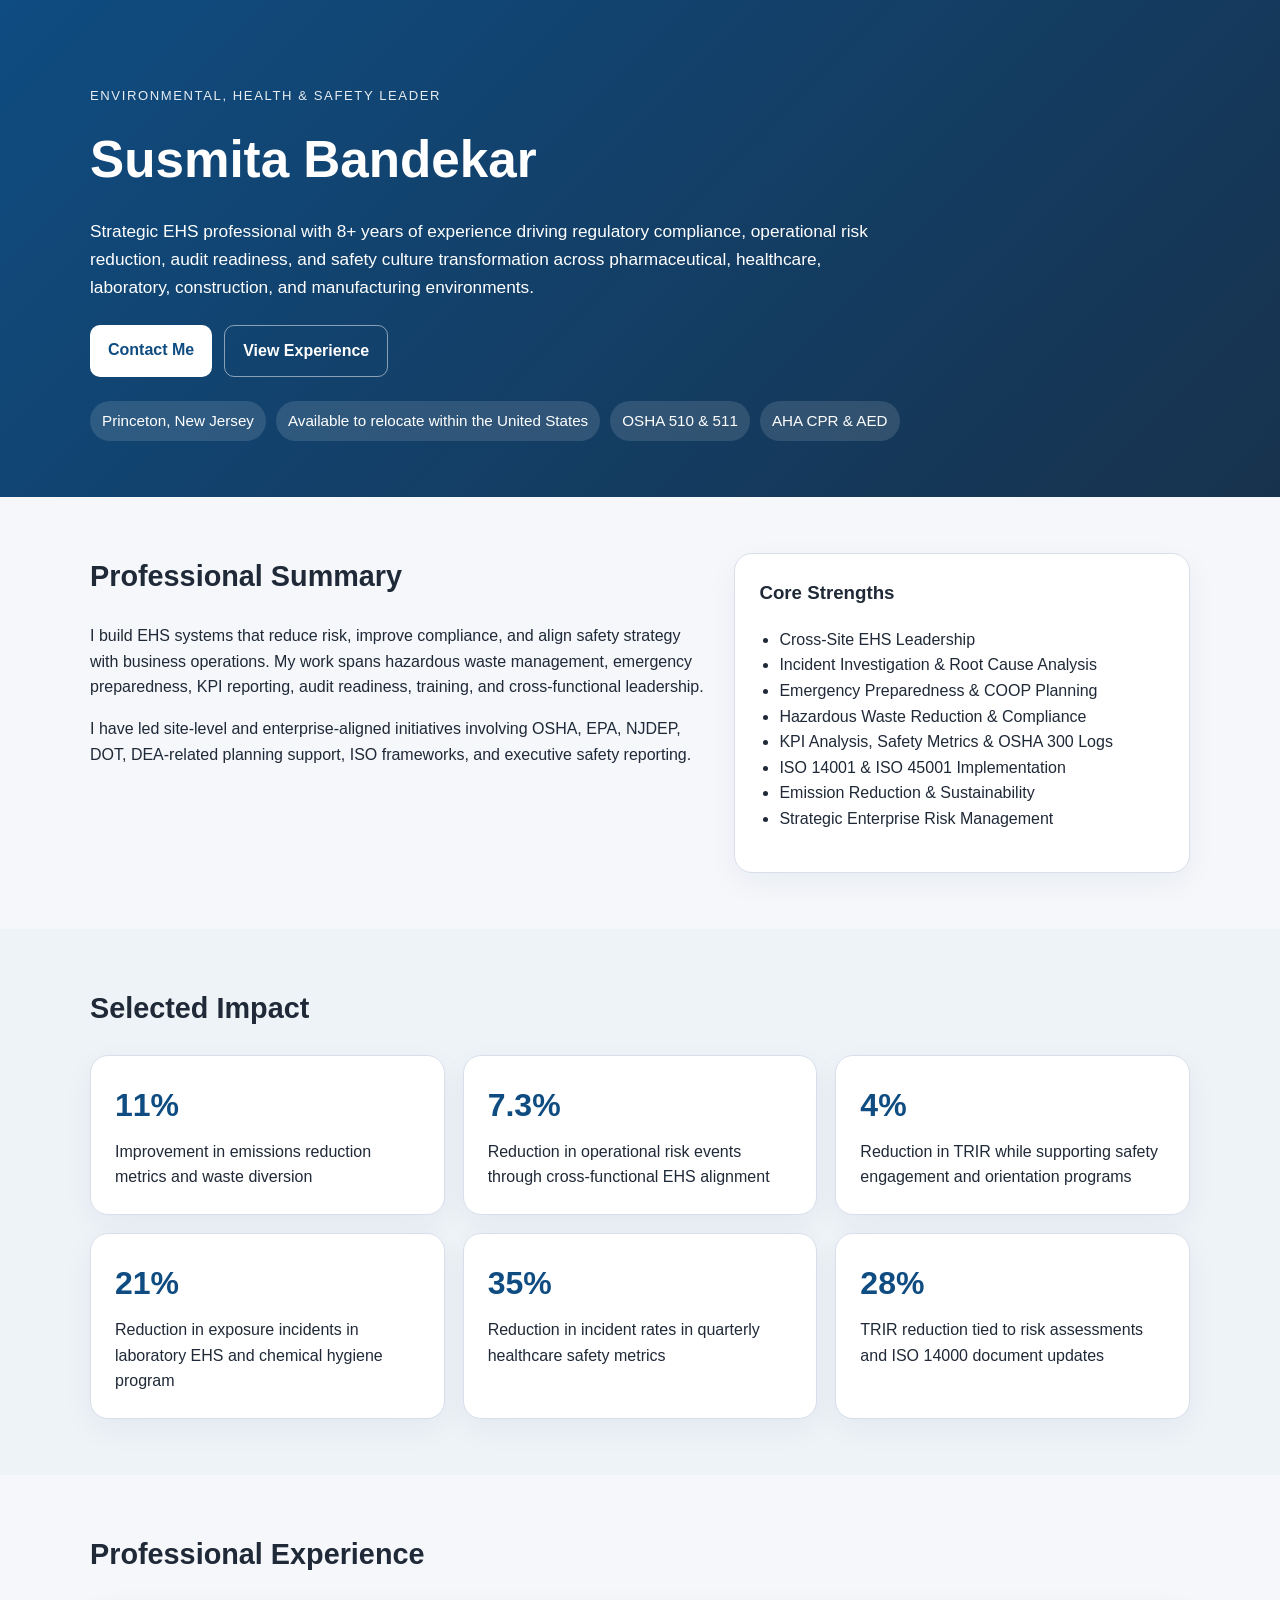
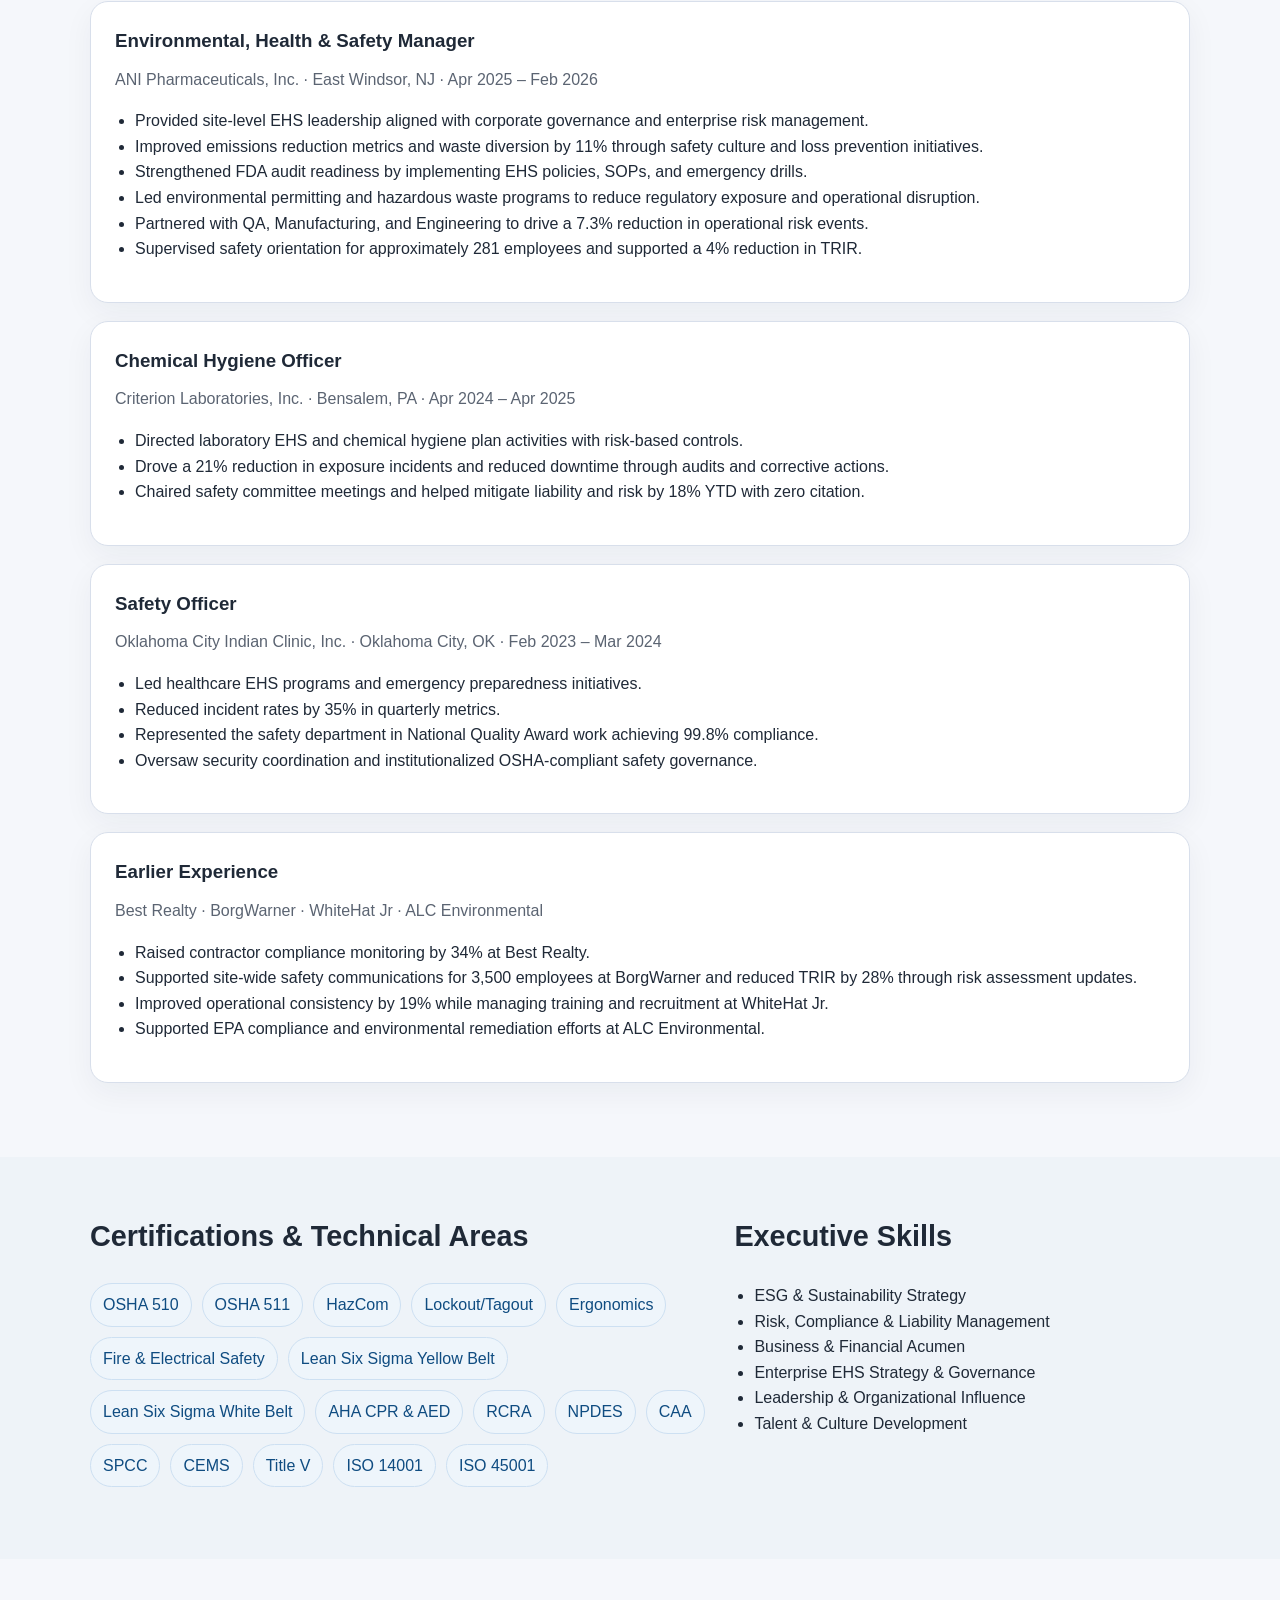
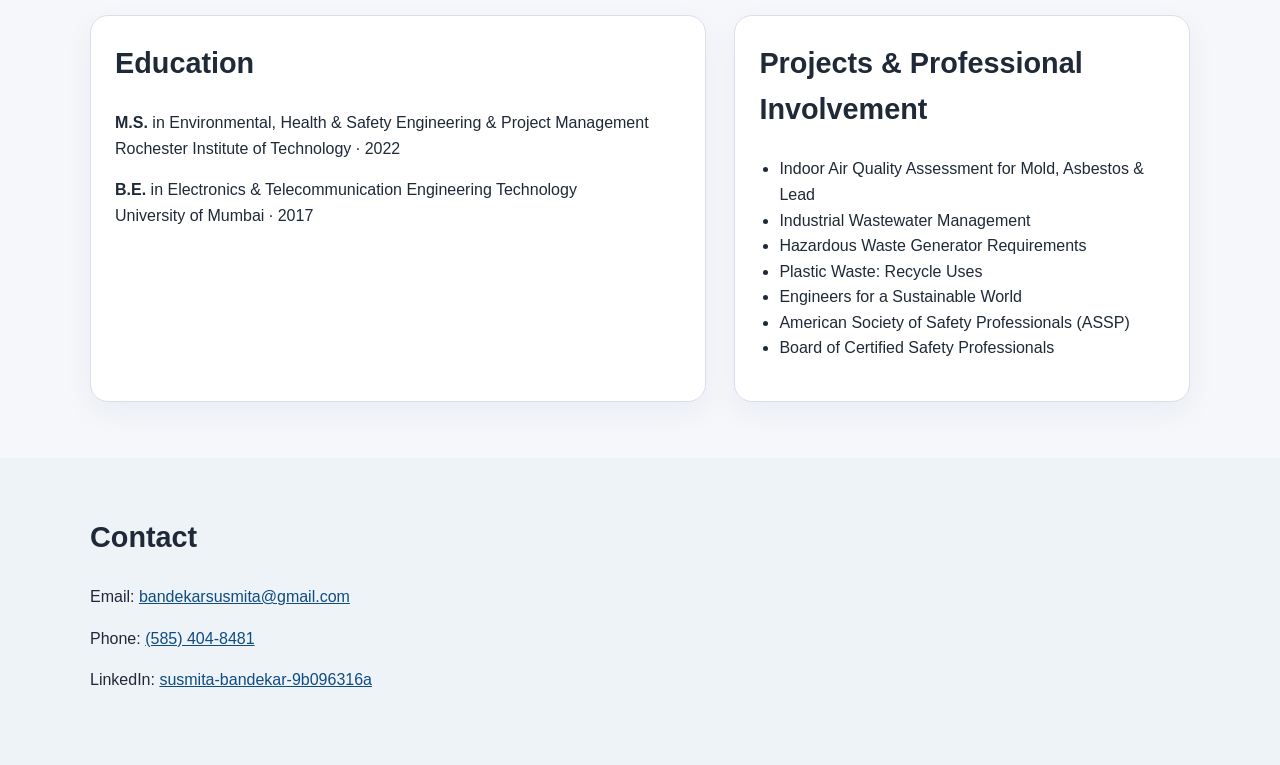
==== index.html @ 5750faac "Add files via upload" ====
<!DOCTYPE html>
<html lang="en">
<head>
  <meta charset="UTF-8" />
  <meta name="viewport" content="width=device-width, initial-scale=1.0" />
  <title>Susmita Bandekar | EHS Portfolio</title>
  <meta name="description" content="Portfolio of Susmita Bandekar, Strategic Environmental Health & Safety Leader." />
  <link rel="stylesheet" href="styles.css" />
</head>
<body>
  <header class="hero">
    <div class="container">
      <p class="eyebrow">Environmental, Health & Safety Leader</p>
      <h1>Susmita Bandekar</h1>
      <p class="subtitle">
        Strategic EHS professional with 8+ years of experience driving regulatory compliance,
        operational risk reduction, audit readiness, and safety culture transformation across
        pharmaceutical, healthcare, laboratory, construction, and manufacturing environments.
      </p>
      <div class="hero-actions">
        <a class="button" href="mailto:bandekarsusmita@gmail.com">Contact Me</a>
        <a class="button secondary" href="#experience">View Experience</a>
      </div>
      <ul class="quick-facts">
        <li>Princeton, New Jersey</li>
        <li>Available to relocate within the United States</li>
        <li>OSHA 510 & 511</li>
        <li>AHA CPR & AED</li>
      </ul>
    </div>
  </header>

  <main>
    <section class="section" id="about">
      <div class="container two-col">
        <div>
          <h2>Professional Summary</h2>
          <p>
            I build EHS systems that reduce risk, improve compliance, and align safety strategy
            with business operations. My work spans hazardous waste management, emergency preparedness,
            KPI reporting, audit readiness, training, and cross-functional leadership.
          </p>
          <p>
            I have led site-level and enterprise-aligned initiatives involving OSHA, EPA, NJDEP,
            DOT, DEA-related planning support, ISO frameworks, and executive safety reporting.
          </p>
        </div>
        <div class="card">
          <h3>Core Strengths</h3>
          <ul>
            <li>Cross-Site EHS Leadership</li>
            <li>Incident Investigation & Root Cause Analysis</li>
            <li>Emergency Preparedness & COOP Planning</li>
            <li>Hazardous Waste Reduction & Compliance</li>
            <li>KPI Analysis, Safety Metrics & OSHA 300 Logs</li>
            <li>ISO 14001 & ISO 45001 Implementation</li>
            <li>Emission Reduction & Sustainability</li>
            <li>Strategic Enterprise Risk Management</li>
          </ul>
        </div>
      </div>
    </section>

    <section class="section alt" id="impact">
      <div class="container">
        <h2>Selected Impact</h2>
        <div class="grid stats">
          <div class="card stat"><strong>11%</strong><span>Improvement in emissions reduction metrics and waste diversion</span></div>
          <div class="card stat"><strong>7.3%</strong><span>Reduction in operational risk events through cross-functional EHS alignment</span></div>
          <div class="card stat"><strong>4%</strong><span>Reduction in TRIR while supporting safety engagement and orientation programs</span></div>
          <div class="card stat"><strong>21%</strong><span>Reduction in exposure incidents in laboratory EHS and chemical hygiene program</span></div>
          <div class="card stat"><strong>35%</strong><span>Reduction in incident rates in quarterly healthcare safety metrics</span></div>
          <div class="card stat"><strong>28%</strong><span>TRIR reduction tied to risk assessments and ISO 14000 document updates</span></div>
        </div>
      </div>
    </section>

    <section class="section" id="experience">
      <div class="container">
        <h2>Professional Experience</h2>

        <article class="job card">
          <h3>Environmental, Health & Safety Manager</h3>
          <p class="meta">ANI Pharmaceuticals, Inc. · East Windsor, NJ · Apr 2025 – Feb 2026</p>
          <ul>
            <li>Provided site-level EHS leadership aligned with corporate governance and enterprise risk management.</li>
            <li>Improved emissions reduction metrics and waste diversion by 11% through safety culture and loss prevention initiatives.</li>
            <li>Strengthened FDA audit readiness by implementing EHS policies, SOPs, and emergency drills.</li>
            <li>Led environmental permitting and hazardous waste programs to reduce regulatory exposure and operational disruption.</li>
            <li>Partnered with QA, Manufacturing, and Engineering to drive a 7.3% reduction in operational risk events.</li>
            <li>Supervised safety orientation for approximately 281 employees and supported a 4% reduction in TRIR.</li>
          </ul>
        </article>

        <article class="job card">
          <h3>Chemical Hygiene Officer</h3>
          <p class="meta">Criterion Laboratories, Inc. · Bensalem, PA · Apr 2024 – Apr 2025</p>
          <ul>
            <li>Directed laboratory EHS and chemical hygiene plan activities with risk-based controls.</li>
            <li>Drove a 21% reduction in exposure incidents and reduced downtime through audits and corrective actions.</li>
            <li>Chaired safety committee meetings and helped mitigate liability and risk by 18% YTD with zero citation.</li>
          </ul>
        </article>

        <article class="job card">
          <h3>Safety Officer</h3>
          <p class="meta">Oklahoma City Indian Clinic, Inc. · Oklahoma City, OK · Feb 2023 – Mar 2024</p>
          <ul>
            <li>Led healthcare EHS programs and emergency preparedness initiatives.</li>
            <li>Reduced incident rates by 35% in quarterly metrics.</li>
            <li>Represented the safety department in National Quality Award work achieving 99.8% compliance.</li>
            <li>Oversaw security coordination and institutionalized OSHA-compliant safety governance.</li>
          </ul>
        </article>

        <article class="job card">
          <h3>Earlier Experience</h3>
          <p class="meta">Best Realty · BorgWarner · WhiteHat Jr · ALC Environmental</p>
          <ul>
            <li>Raised contractor compliance monitoring by 34% at Best Realty.</li>
            <li>Supported site-wide safety communications for 3,500 employees at BorgWarner and reduced TRIR by 28% through risk assessment updates.</li>
            <li>Improved operational consistency by 19% while managing training and recruitment at WhiteHat Jr.</li>
            <li>Supported EPA compliance and environmental remediation efforts at ALC Environmental.</li>
          </ul>
        </article>
      </div>
    </section>

    <section class="section alt" id="skills">
      <div class="container two-col">
        <div>
          <h2>Certifications & Technical Areas</h2>
          <ul class="pill-list">
            <li>OSHA 510</li>
            <li>OSHA 511</li>
            <li>HazCom</li>
            <li>Lockout/Tagout</li>
            <li>Ergonomics</li>
            <li>Fire & Electrical Safety</li>
            <li>Lean Six Sigma Yellow Belt</li>
            <li>Lean Six Sigma White Belt</li>
            <li>AHA CPR & AED</li>
            <li>RCRA</li>
            <li>NPDES</li>
            <li>CAA</li>
            <li>SPCC</li>
            <li>CEMS</li>
            <li>Title V</li>
            <li>ISO 14001</li>
            <li>ISO 45001</li>
          </ul>
        </div>
        <div>
          <h2>Executive Skills</h2>
          <ul>
            <li>ESG & Sustainability Strategy</li>
            <li>Risk, Compliance & Liability Management</li>
            <li>Business & Financial Acumen</li>
            <li>Enterprise EHS Strategy & Governance</li>
            <li>Leadership & Organizational Influence</li>
            <li>Talent & Culture Development</li>
          </ul>
        </div>
      </div>
    </section>

    <section class="section" id="education">
      <div class="container two-col">
        <div class="card">
          <h2>Education</h2>
          <p><strong>M.S.</strong> in Environmental, Health & Safety Engineering & Project Management<br>Rochester Institute of Technology · 2022</p>
          <p><strong>B.E.</strong> in Electronics & Telecommunication Engineering Technology<br>University of Mumbai · 2017</p>
        </div>
        <div class="card">
          <h2>Projects & Professional Involvement</h2>
          <ul>
            <li>Indoor Air Quality Assessment for Mold, Asbestos & Lead</li>
            <li>Industrial Wastewater Management</li>
            <li>Hazardous Waste Generator Requirements</li>
            <li>Plastic Waste: Recycle Uses</li>
            <li>Engineers for a Sustainable World</li>
            <li>American Society of Safety Professionals (ASSP)</li>
            <li>Board of Certified Safety Professionals</li>
          </ul>
        </div>
      </div>
    </section>

    <section class="section alt" id="contact">
      <div class="container">
        <h2>Contact</h2>
        <p>Email: <a href="mailto:bandekarsusmita@gmail.com">bandekarsusmita@gmail.com</a></p>
        <p>Phone: <a href="tel:+15854048481">(585) 404-8481</a></p>
        <p>LinkedIn: <a href="https://www.linkedin.com/in/susmita-bandekar-9b096316a/" target="_blank" rel="noopener noreferrer">susmita-bandekar-9b096316a</a></p>
      </div>
    </section>
  </main>
</body>
</html>
---- styles.css ----
:root {
  --bg: #f5f7fb;
  --text: #1f2937;
  --muted: #5b6472;
  --panel: #ffffff;
  --line: #d8dfeb;
  --accent: #0f4c81;
  --accent-2: #eef5fb;
}
* { box-sizing: border-box; }
body {
  margin: 0;
  font-family: Arial, Helvetica, sans-serif;
  color: var(--text);
  background: var(--bg);
  line-height: 1.6;
}
.container { width: min(1100px, 92%); margin: 0 auto; }
.hero {
  background: linear-gradient(135deg, #0f4c81, #17324d);
  color: white;
  padding: 72px 0 56px;
}
.eyebrow { text-transform: uppercase; letter-spacing: 0.12em; font-size: 0.82rem; opacity: 0.9; }
h1 { font-size: clamp(2.3rem, 4vw, 4rem); margin: 0 0 10px; }
.subtitle { max-width: 780px; font-size: 1.08rem; }
.hero-actions { display: flex; gap: 12px; flex-wrap: wrap; margin: 24px 0; }
.button {
  display: inline-block; padding: 12px 18px; border-radius: 10px; background: white;
  color: var(--accent); text-decoration: none; font-weight: 700;
}
.button.secondary { background: transparent; border: 1px solid rgba(255,255,255,0.5); color: white; }
.quick-facts {
  display: flex; gap: 10px; flex-wrap: wrap; padding: 0; margin: 14px 0 0; list-style: none;
}
.quick-facts li {
  background: rgba(255,255,255,0.12); padding: 8px 12px; border-radius: 999px; font-size: 0.95rem;
}
.section { padding: 56px 0; }
.section.alt { background: #eef3f8; }
.two-col {
  display: grid; grid-template-columns: 1.15fr 0.85fr; gap: 28px;
}
.card {
  background: var(--panel); border: 1px solid var(--line); border-radius: 18px; padding: 24px;
  box-shadow: 0 10px 30px rgba(18, 35, 58, 0.05);
}
.grid.stats {
  display: grid; grid-template-columns: repeat(3, 1fr); gap: 18px;
}
.stat strong { display: block; font-size: 2rem; color: var(--accent); margin-bottom: 8px; }
.job { margin-bottom: 18px; }
.meta { color: var(--muted); margin-top: -8px; }
h2 { font-size: 1.8rem; margin-top: 0; }
h3 { margin-top: 0; }
ul { padding-left: 20px; }
.pill-list {
  list-style: none; padding: 0; display: flex; flex-wrap: wrap; gap: 10px;
}
.pill-list li {
  background: var(--accent-2); color: var(--accent); border: 1px solid #cde0f2; padding: 8px 12px; border-radius: 999px;
}
a { color: var(--accent); }
@media (max-width: 860px) {
  .two-col, .grid.stats { grid-template-columns: 1fr; }
}
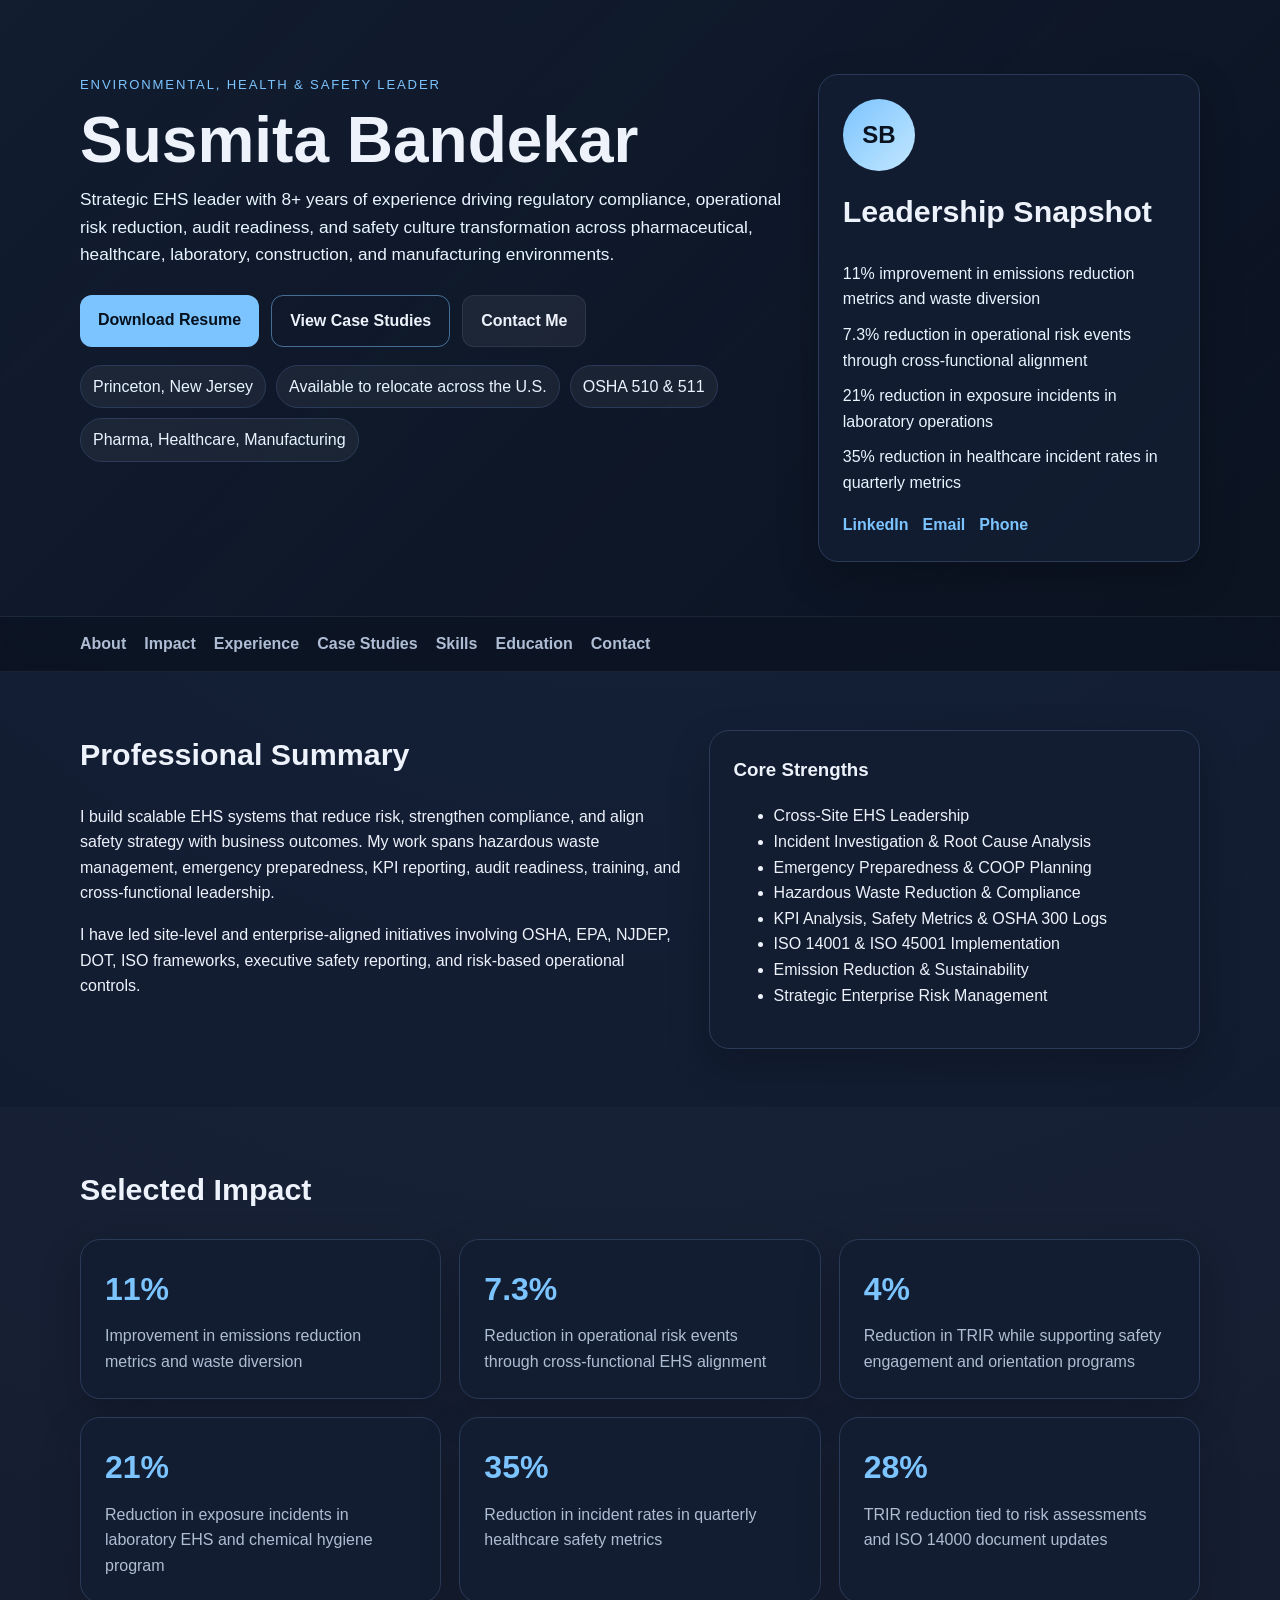
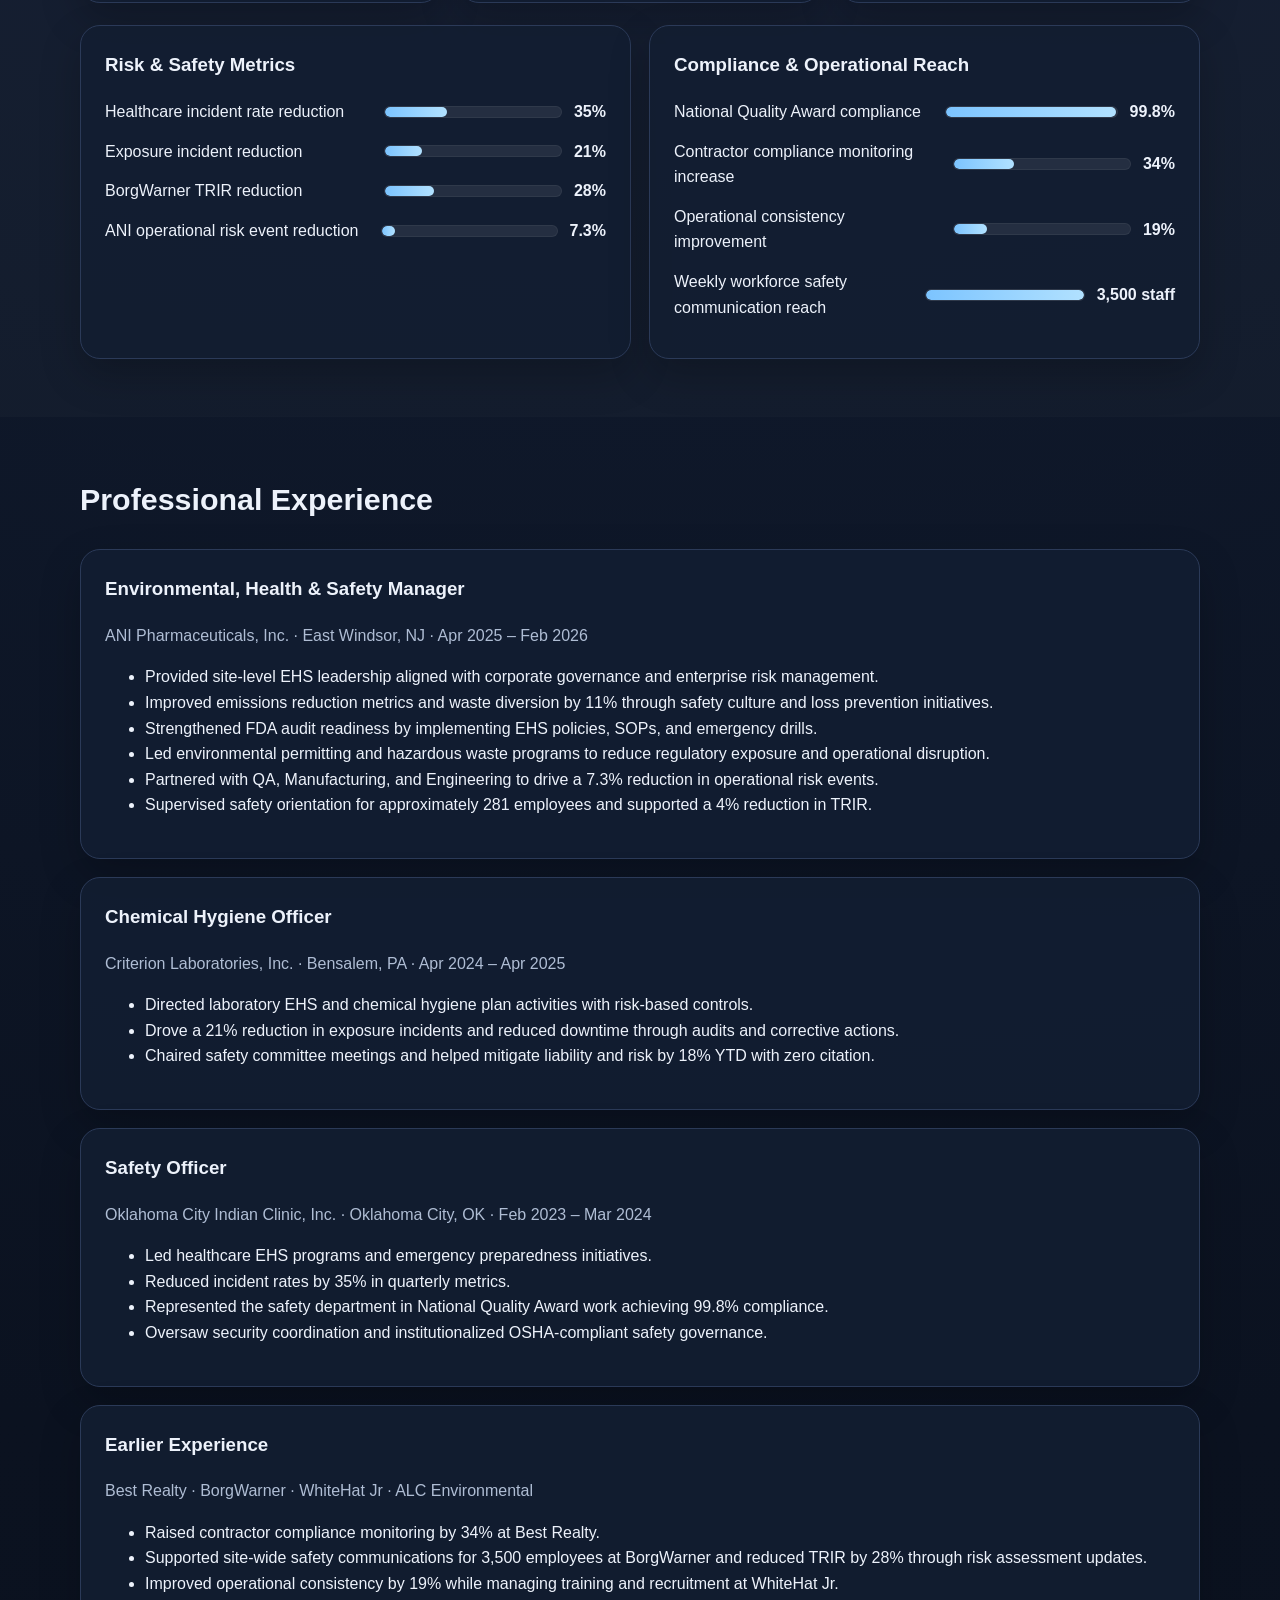
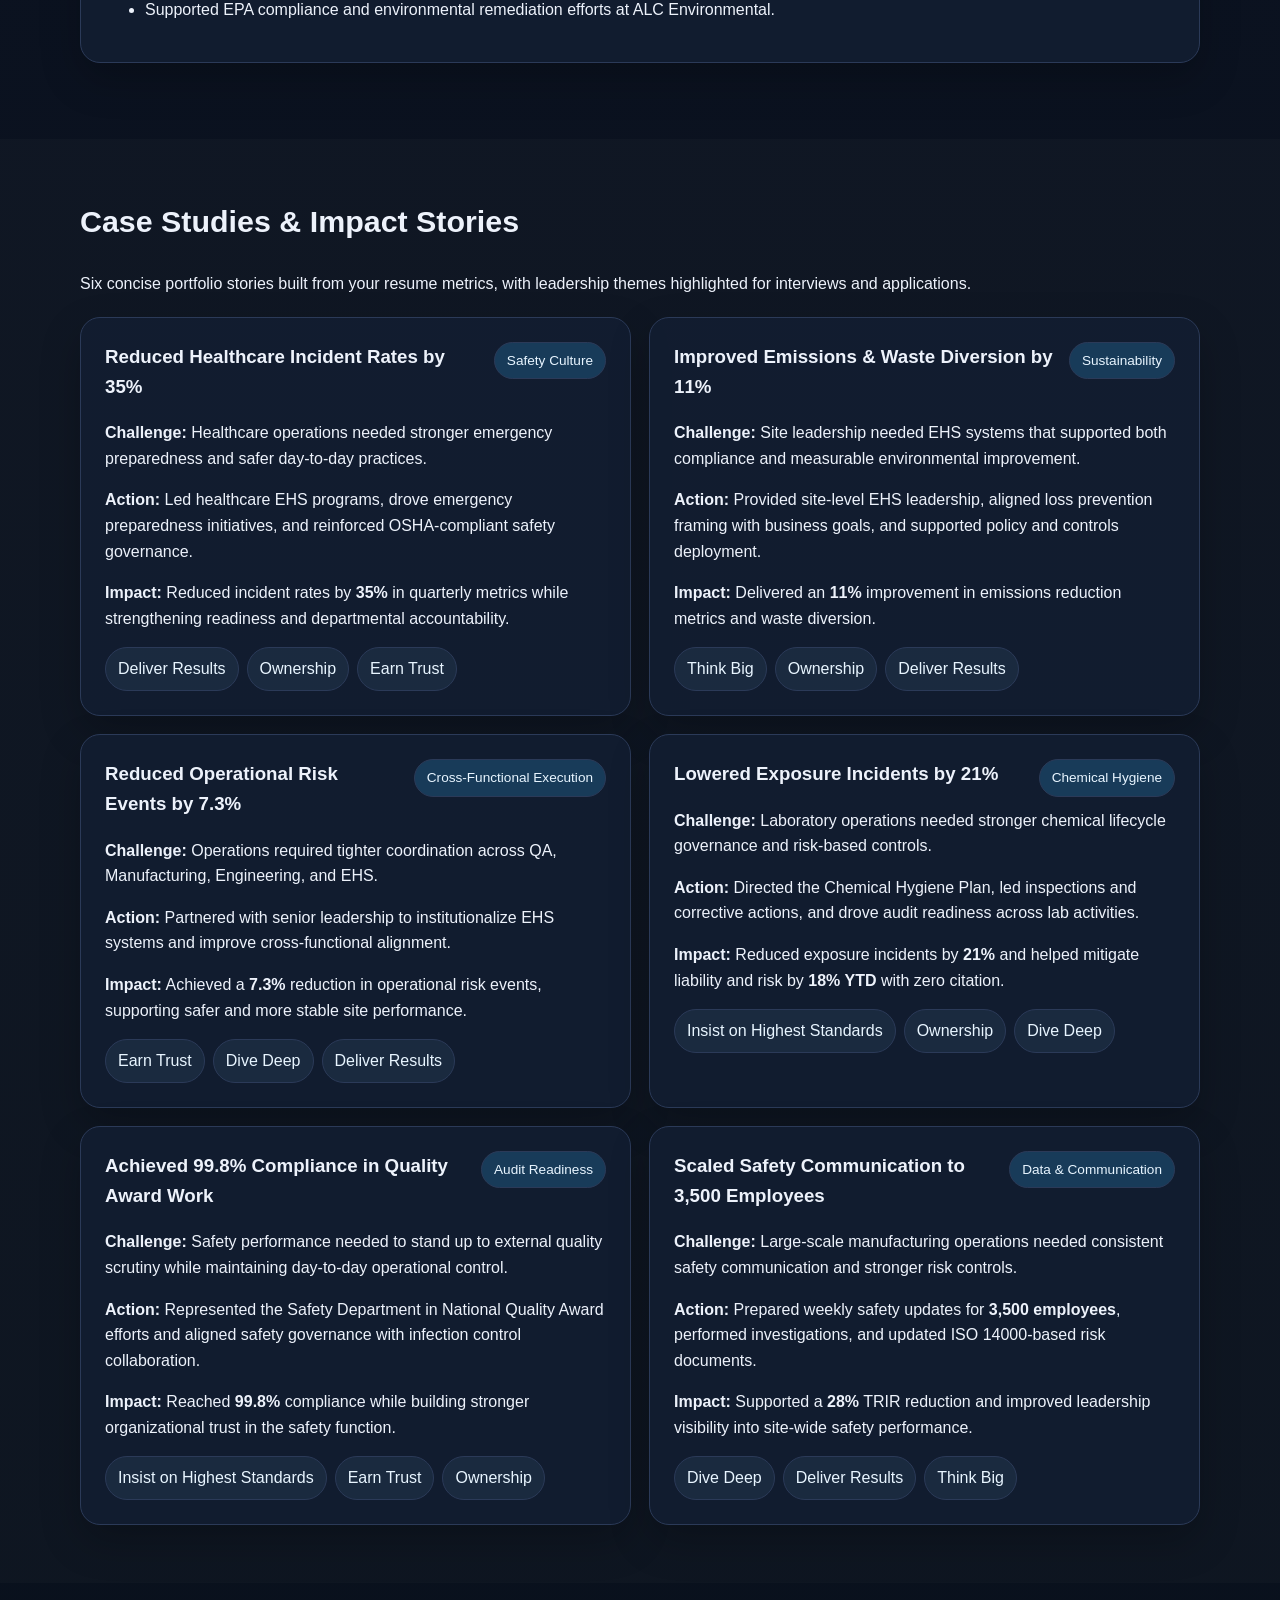
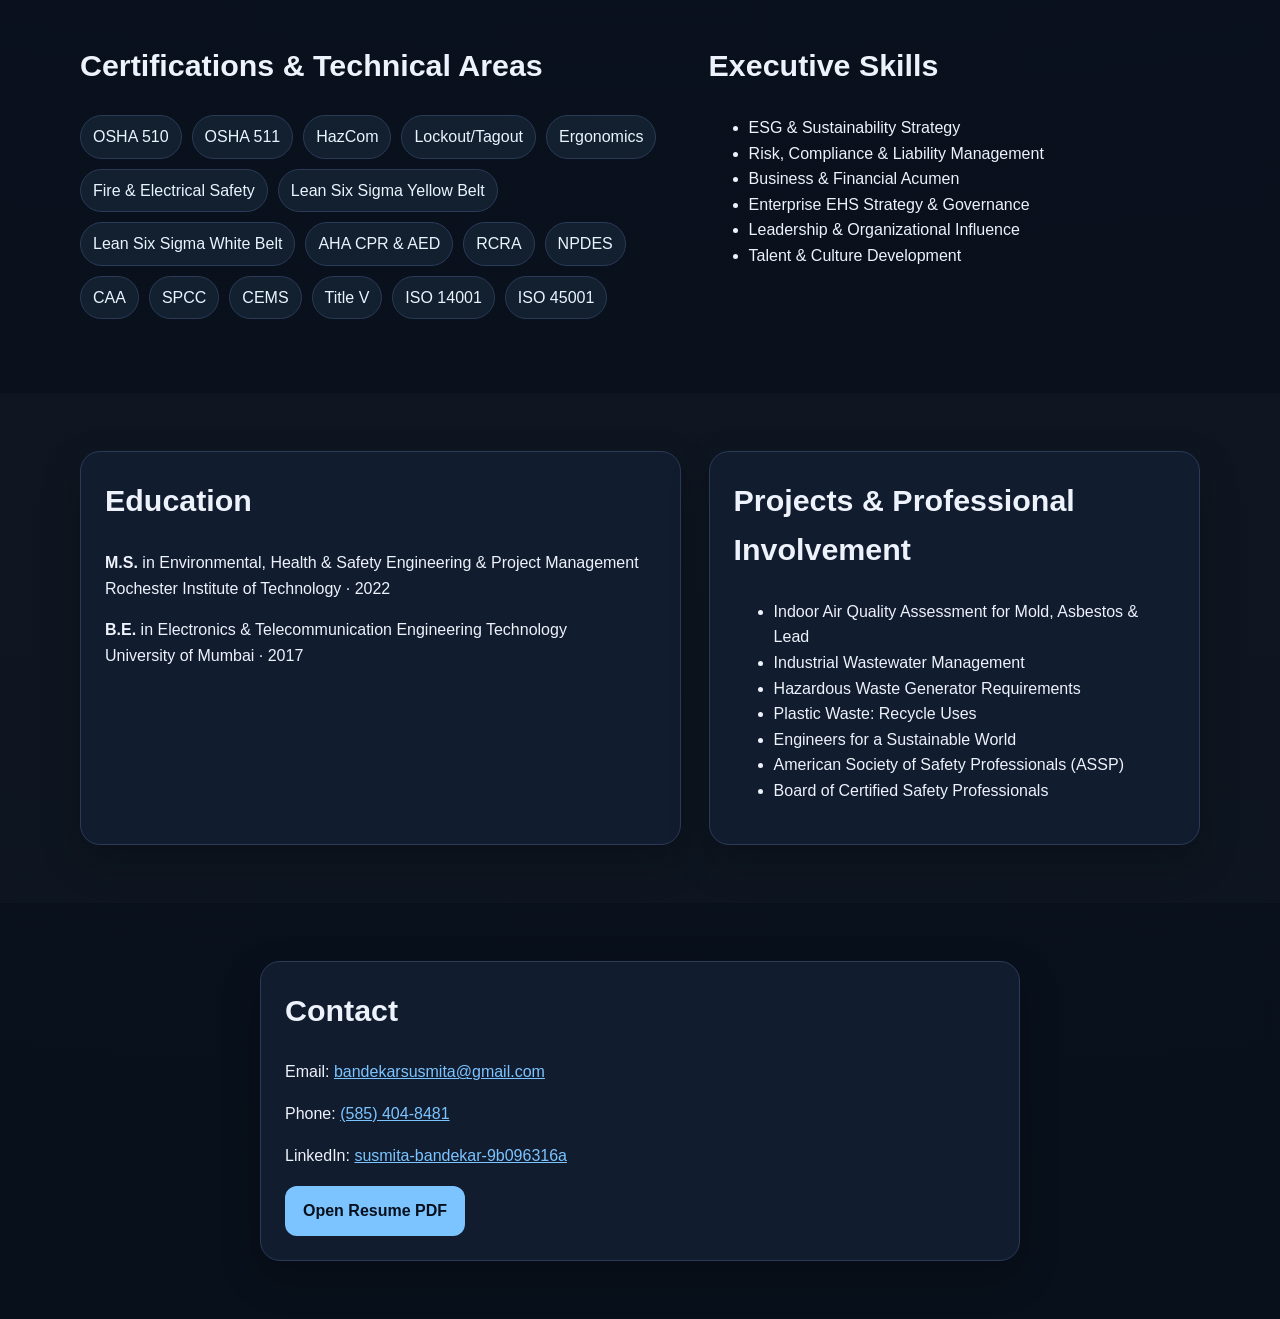
==== commit ce19ffa6: "Add files via upload" ====
--- a/index.html
+++ b/index.html
@@ -3,32 +3,62 @@
 <head>
   <meta charset="UTF-8" />
   <meta name="viewport" content="width=device-width, initial-scale=1.0" />
-  <title>Susmita Bandekar | EHS Portfolio</title>
+  <title>Susmita Bandekar | EHS Leadership Portfolio</title>
   <meta name="description" content="Portfolio of Susmita Bandekar, Strategic Environmental Health & Safety Leader." />
   <link rel="stylesheet" href="styles.css" />
 </head>
 <body>
   <header class="hero">
-    <div class="container">
-      <p class="eyebrow">Environmental, Health & Safety Leader</p>
-      <h1>Susmita Bandekar</h1>
-      <p class="subtitle">
-        Strategic EHS professional with 8+ years of experience driving regulatory compliance,
-        operational risk reduction, audit readiness, and safety culture transformation across
-        pharmaceutical, healthcare, laboratory, construction, and manufacturing environments.
-      </p>
-      <div class="hero-actions">
-        <a class="button" href="mailto:bandekarsusmita@gmail.com">Contact Me</a>
-        <a class="button secondary" href="#experience">View Experience</a>
-      </div>
-      <ul class="quick-facts">
-        <li>Princeton, New Jersey</li>
-        <li>Available to relocate within the United States</li>
-        <li>OSHA 510 & 511</li>
-        <li>AHA CPR & AED</li>
-      </ul>
+    <div class="container hero-grid">
+      <div>
+        <p class="eyebrow">Environmental, Health &amp; Safety Leader</p>
+        <h1>Susmita Bandekar</h1>
+        <p class="subtitle">
+          Strategic EHS leader with 8+ years of experience driving regulatory compliance,
+          operational risk reduction, audit readiness, and safety culture transformation across
+          pharmaceutical, healthcare, laboratory, construction, and manufacturing environments.
+        </p>
+        <div class="hero-actions">
+          <a class="button" href="Susmita_Bandekar_Resume.pdf" target="_blank" rel="noopener noreferrer">Download Resume</a>
+          <a class="button secondary" href="#case-studies">View Case Studies</a>
+          <a class="button ghost" href="mailto:bandekarsusmita@gmail.com">Contact Me</a>
+        </div>
+        <ul class="quick-facts">
+          <li>Princeton, New Jersey</li>
+          <li>Available to relocate across the U.S.</li>
+          <li>OSHA 510 &amp; 511</li>
+          <li>Pharma, Healthcare, Manufacturing</li>
+        </ul>
+      </div>
+      <aside class="hero-card">
+        <div class="avatar">SB</div>
+        <h2>Leadership Snapshot</h2>
+        <ul class="hero-points">
+          <li>11% improvement in emissions reduction metrics and waste diversion</li>
+          <li>7.3% reduction in operational risk events through cross-functional alignment</li>
+          <li>21% reduction in exposure incidents in laboratory operations</li>
+          <li>35% reduction in healthcare incident rates in quarterly metrics</li>
+        </ul>
+        <div class="social-links">
+          <a href="https://www.linkedin.com/in/susmita-bandekar-9b096316a/" target="_blank" rel="noopener noreferrer">LinkedIn</a>
+          <a href="mailto:bandekarsusmita@gmail.com">Email</a>
+          <a href="tel:+15854048481">Phone</a>
+        </div>
+      </aside>
     </div>
   </header>
+
+  <nav class="top-nav">
+    <div class="container nav-links">
+      <a href="#about">About</a>
+      <a href="#impact">Impact</a>
+      <a href="#experience">Experience</a>
+      <a href="#case-studies">Case Studies</a>
+      <a href="#skills">Skills</a>
+      <a href="#education">Education</a>
+      <a href="#contact">Contact</a>
+    </div>
+  </nav>
 
   <main>
     <section class="section" id="about">
@@ -36,25 +66,25 @@
         <div>
           <h2>Professional Summary</h2>
           <p>
-            I build EHS systems that reduce risk, improve compliance, and align safety strategy
-            with business operations. My work spans hazardous waste management, emergency preparedness,
+            I build scalable EHS systems that reduce risk, strengthen compliance, and align safety strategy
+            with business outcomes. My work spans hazardous waste management, emergency preparedness,
             KPI reporting, audit readiness, training, and cross-functional leadership.
           </p>
           <p>
             I have led site-level and enterprise-aligned initiatives involving OSHA, EPA, NJDEP,
-            DOT, DEA-related planning support, ISO frameworks, and executive safety reporting.
+            DOT, ISO frameworks, executive safety reporting, and risk-based operational controls.
           </p>
         </div>
         <div class="card">
           <h3>Core Strengths</h3>
           <ul>
             <li>Cross-Site EHS Leadership</li>
-            <li>Incident Investigation & Root Cause Analysis</li>
-            <li>Emergency Preparedness & COOP Planning</li>
-            <li>Hazardous Waste Reduction & Compliance</li>
-            <li>KPI Analysis, Safety Metrics & OSHA 300 Logs</li>
-            <li>ISO 14001 & ISO 45001 Implementation</li>
-            <li>Emission Reduction & Sustainability</li>
+            <li>Incident Investigation &amp; Root Cause Analysis</li>
+            <li>Emergency Preparedness &amp; COOP Planning</li>
+            <li>Hazardous Waste Reduction &amp; Compliance</li>
+            <li>KPI Analysis, Safety Metrics &amp; OSHA 300 Logs</li>
+            <li>ISO 14001 &amp; ISO 45001 Implementation</li>
+            <li>Emission Reduction &amp; Sustainability</li>
             <li>Strategic Enterprise Risk Management</li>
           </ul>
         </div>
@@ -72,6 +102,56 @@
           <div class="card stat"><strong>35%</strong><span>Reduction in incident rates in quarterly healthcare safety metrics</span></div>
           <div class="card stat"><strong>28%</strong><span>TRIR reduction tied to risk assessments and ISO 14000 document updates</span></div>
         </div>
+
+        <div class="mini-charts">
+          <div class="card chart-card">
+            <h3>Risk &amp; Safety Metrics</h3>
+            <div class="chart-row">
+              <span>Healthcare incident rate reduction</span>
+              <div class="bar"><div style="width: 35%;"></div></div>
+              <strong>35%</strong>
+            </div>
+            <div class="chart-row">
+              <span>Exposure incident reduction</span>
+              <div class="bar"><div style="width: 21%;"></div></div>
+              <strong>21%</strong>
+            </div>
+            <div class="chart-row">
+              <span>BorgWarner TRIR reduction</span>
+              <div class="bar"><div style="width: 28%;"></div></div>
+              <strong>28%</strong>
+            </div>
+            <div class="chart-row">
+              <span>ANI operational risk event reduction</span>
+              <div class="bar"><div style="width: 7.3%;"></div></div>
+              <strong>7.3%</strong>
+            </div>
+          </div>
+
+          <div class="card chart-card">
+            <h3>Compliance &amp; Operational Reach</h3>
+            <div class="chart-row">
+              <span>National Quality Award compliance</span>
+              <div class="bar"><div style="width: 99.8%;"></div></div>
+              <strong>99.8%</strong>
+            </div>
+            <div class="chart-row">
+              <span>Contractor compliance monitoring increase</span>
+              <div class="bar"><div style="width: 34%;"></div></div>
+              <strong>34%</strong>
+            </div>
+            <div class="chart-row">
+              <span>Operational consistency improvement</span>
+              <div class="bar"><div style="width: 19%;"></div></div>
+              <strong>19%</strong>
+            </div>
+            <div class="chart-row">
+              <span>Weekly workforce safety communication reach</span>
+              <div class="bar"><div style="width: 100%;"></div></div>
+              <strong>3,500 staff</strong>
+            </div>
+          </div>
+        </div>
       </div>
     </section>
 
@@ -80,7 +160,7 @@
         <h2>Professional Experience</h2>
 
         <article class="job card">
-          <h3>Environmental, Health & Safety Manager</h3>
+          <h3>Environmental, Health &amp; Safety Manager</h3>
           <p class="meta">ANI Pharmaceuticals, Inc. · East Windsor, NJ · Apr 2025 – Feb 2026</p>
           <ul>
             <li>Provided site-level EHS leadership aligned with corporate governance and enterprise risk management.</li>
@@ -126,20 +206,111 @@
       </div>
     </section>
 
-    <section class="section alt" id="skills">
+    <section class="section alt" id="case-studies">
+      <div class="container">
+        <div class="section-head">
+          <div>
+            <h2>Case Studies &amp; Impact Stories</h2>
+            <p>Six concise portfolio stories built from your resume metrics, with leadership themes highlighted for interviews and applications.</p>
+          </div>
+        </div>
+
+        <div class="case-grid">
+          <article class="case card">
+            <div class="case-top">
+              <h3>Reduced Healthcare Incident Rates by 35%</h3>
+              <span class="tag">Safety Culture</span>
+            </div>
+            <p><strong>Challenge:</strong> Healthcare operations needed stronger emergency preparedness and safer day-to-day practices.</p>
+            <p><strong>Action:</strong> Led healthcare EHS programs, drove emergency preparedness initiatives, and reinforced OSHA-compliant safety governance.</p>
+            <p><strong>Impact:</strong> Reduced incident rates by <strong>35%</strong> in quarterly metrics while strengthening readiness and departmental accountability.</p>
+            <div class="leadership-tags">
+              <span>Deliver Results</span><span>Ownership</span><span>Earn Trust</span>
+            </div>
+          </article>
+
+          <article class="case card">
+            <div class="case-top">
+              <h3>Improved Emissions &amp; Waste Diversion by 11%</h3>
+              <span class="tag">Sustainability</span>
+            </div>
+            <p><strong>Challenge:</strong> Site leadership needed EHS systems that supported both compliance and measurable environmental improvement.</p>
+            <p><strong>Action:</strong> Provided site-level EHS leadership, aligned loss prevention framing with business goals, and supported policy and controls deployment.</p>
+            <p><strong>Impact:</strong> Delivered an <strong>11%</strong> improvement in emissions reduction metrics and waste diversion.</p>
+            <div class="leadership-tags">
+              <span>Think Big</span><span>Ownership</span><span>Deliver Results</span>
+            </div>
+          </article>
+
+          <article class="case card">
+            <div class="case-top">
+              <h3>Reduced Operational Risk Events by 7.3%</h3>
+              <span class="tag">Cross-Functional Execution</span>
+            </div>
+            <p><strong>Challenge:</strong> Operations required tighter coordination across QA, Manufacturing, Engineering, and EHS.</p>
+            <p><strong>Action:</strong> Partnered with senior leadership to institutionalize EHS systems and improve cross-functional alignment.</p>
+            <p><strong>Impact:</strong> Achieved a <strong>7.3%</strong> reduction in operational risk events, supporting safer and more stable site performance.</p>
+            <div class="leadership-tags">
+              <span>Earn Trust</span><span>Dive Deep</span><span>Deliver Results</span>
+            </div>
+          </article>
+
+          <article class="case card">
+            <div class="case-top">
+              <h3>Lowered Exposure Incidents by 21%</h3>
+              <span class="tag">Chemical Hygiene</span>
+            </div>
+            <p><strong>Challenge:</strong> Laboratory operations needed stronger chemical lifecycle governance and risk-based controls.</p>
+            <p><strong>Action:</strong> Directed the Chemical Hygiene Plan, led inspections and corrective actions, and drove audit readiness across lab activities.</p>
+            <p><strong>Impact:</strong> Reduced exposure incidents by <strong>21%</strong> and helped mitigate liability and risk by <strong>18% YTD</strong> with zero citation.</p>
+            <div class="leadership-tags">
+              <span>Insist on Highest Standards</span><span>Ownership</span><span>Dive Deep</span>
+            </div>
+          </article>
+
+          <article class="case card">
+            <div class="case-top">
+              <h3>Achieved 99.8% Compliance in Quality Award Work</h3>
+              <span class="tag">Audit Readiness</span>
+            </div>
+            <p><strong>Challenge:</strong> Safety performance needed to stand up to external quality scrutiny while maintaining day-to-day operational control.</p>
+            <p><strong>Action:</strong> Represented the Safety Department in National Quality Award efforts and aligned safety governance with infection control collaboration.</p>
+            <p><strong>Impact:</strong> Reached <strong>99.8%</strong> compliance while building stronger organizational trust in the safety function.</p>
+            <div class="leadership-tags">
+              <span>Insist on Highest Standards</span><span>Earn Trust</span><span>Ownership</span>
+            </div>
+          </article>
+
+          <article class="case card">
+            <div class="case-top">
+              <h3>Scaled Safety Communication to 3,500 Employees</h3>
+              <span class="tag">Data &amp; Communication</span>
+            </div>
+            <p><strong>Challenge:</strong> Large-scale manufacturing operations needed consistent safety communication and stronger risk controls.</p>
+            <p><strong>Action:</strong> Prepared weekly safety updates for <strong>3,500 employees</strong>, performed investigations, and updated ISO 14000-based risk documents.</p>
+            <p><strong>Impact:</strong> Supported a <strong>28%</strong> TRIR reduction and improved leadership visibility into site-wide safety performance.</p>
+            <div class="leadership-tags">
+              <span>Dive Deep</span><span>Deliver Results</span><span>Think Big</span>
+            </div>
+          </article>
+        </div>
+      </div>
+    </section>
+
+    <section class="section" id="skills">
       <div class="container two-col">
         <div>
-          <h2>Certifications & Technical Areas</h2>
+          <h2>Certifications &amp; Technical Areas</h2>
           <ul class="pill-list">
             <li>OSHA 510</li>
             <li>OSHA 511</li>
             <li>HazCom</li>
             <li>Lockout/Tagout</li>
             <li>Ergonomics</li>
-            <li>Fire & Electrical Safety</li>
+            <li>Fire &amp; Electrical Safety</li>
             <li>Lean Six Sigma Yellow Belt</li>
             <li>Lean Six Sigma White Belt</li>
-            <li>AHA CPR & AED</li>
+            <li>AHA CPR &amp; AED</li>
             <li>RCRA</li>
             <li>NPDES</li>
             <li>CAA</li>
@@ -153,28 +324,28 @@
         <div>
           <h2>Executive Skills</h2>
           <ul>
-            <li>ESG & Sustainability Strategy</li>
-            <li>Risk, Compliance & Liability Management</li>
-            <li>Business & Financial Acumen</li>
-            <li>Enterprise EHS Strategy & Governance</li>
-            <li>Leadership & Organizational Influence</li>
-            <li>Talent & Culture Development</li>
-          </ul>
-        </div>
-      </div>
-    </section>
-
-    <section class="section" id="education">
+            <li>ESG &amp; Sustainability Strategy</li>
+            <li>Risk, Compliance &amp; Liability Management</li>
+            <li>Business &amp; Financial Acumen</li>
+            <li>Enterprise EHS Strategy &amp; Governance</li>
+            <li>Leadership &amp; Organizational Influence</li>
+            <li>Talent &amp; Culture Development</li>
+          </ul>
+        </div>
+      </div>
+    </section>
+
+    <section class="section alt" id="education">
       <div class="container two-col">
         <div class="card">
           <h2>Education</h2>
-          <p><strong>M.S.</strong> in Environmental, Health & Safety Engineering & Project Management<br>Rochester Institute of Technology · 2022</p>
-          <p><strong>B.E.</strong> in Electronics & Telecommunication Engineering Technology<br>University of Mumbai · 2017</p>
+          <p><strong>M.S.</strong> in Environmental, Health &amp; Safety Engineering &amp; Project Management<br>Rochester Institute of Technology · 2022</p>
+          <p><strong>B.E.</strong> in Electronics &amp; Telecommunication Engineering Technology<br>University of Mumbai · 2017</p>
         </div>
         <div class="card">
-          <h2>Projects & Professional Involvement</h2>
-          <ul>
-            <li>Indoor Air Quality Assessment for Mold, Asbestos & Lead</li>
+          <h2>Projects &amp; Professional Involvement</h2>
+          <ul>
+            <li>Indoor Air Quality Assessment for Mold, Asbestos &amp; Lead</li>
             <li>Industrial Wastewater Management</li>
             <li>Hazardous Waste Generator Requirements</li>
             <li>Plastic Waste: Recycle Uses</li>
@@ -186,12 +357,15 @@
       </div>
     </section>
 
-    <section class="section alt" id="contact">
-      <div class="container">
+    <section class="section" id="contact">
+      <div class="container contact-card card">
         <h2>Contact</h2>
         <p>Email: <a href="mailto:bandekarsusmita@gmail.com">bandekarsusmita@gmail.com</a></p>
         <p>Phone: <a href="tel:+15854048481">(585) 404-8481</a></p>
         <p>LinkedIn: <a href="https://www.linkedin.com/in/susmita-bandekar-9b096316a/" target="_blank" rel="noopener noreferrer">susmita-bandekar-9b096316a</a></p>
+        <div class="hero-actions compact">
+          <a class="button" href="Susmita_Bandekar_Resume.pdf" target="_blank" rel="noopener noreferrer">Open Resume PDF</a>
+        </div>
       </div>
     </section>
   </main>
--- a/styles.css
+++ b/styles.css
@@ -1,66 +1,230 @@
 :root {
-  --bg: #f5f7fb;
-  --text: #1f2937;
-  --muted: #5b6472;
-  --panel: #ffffff;
-  --line: #d8dfeb;
-  --accent: #0f4c81;
-  --accent-2: #eef5fb;
+  --bg: #0b1220;
+  --bg-soft: #111a2b;
+  --panel: #121d31;
+  --panel-2: #18243b;
+  --text: #edf2fb;
+  --muted: #afbdd4;
+  --line: #2b3a58;
+  --accent: #7cc4ff;
+  --accent-2: #183b59;
+  --accent-3: #e8f5ff;
+  --success: #9ae6b4;
 }
 * { box-sizing: border-box; }
+html { scroll-behavior: smooth; }
 body {
   margin: 0;
   font-family: Arial, Helvetica, sans-serif;
   color: var(--text);
-  background: var(--bg);
+  background: radial-gradient(circle at top, #16233c 0%, #0b1220 50%, #08101b 100%);
   line-height: 1.6;
 }
-.container { width: min(1100px, 92%); margin: 0 auto; }
+.container { width: min(1120px, 92%); margin: 0 auto; }
+a { color: var(--accent); }
+h1 { font-size: clamp(2.5rem, 5vw, 4.5rem); margin: 0 0 12px; line-height: 1.05; }
+h2 { font-size: 1.9rem; margin-top: 0; }
+h3 { margin-top: 0; }
+p { margin-top: 0; }
 .hero {
-  background: linear-gradient(135deg, #0f4c81, #17324d);
-  color: white;
-  padding: 72px 0 56px;
-}
-.eyebrow { text-transform: uppercase; letter-spacing: 0.12em; font-size: 0.82rem; opacity: 0.9; }
-h1 { font-size: clamp(2.3rem, 4vw, 4rem); margin: 0 0 10px; }
-.subtitle { max-width: 780px; font-size: 1.08rem; }
-.hero-actions { display: flex; gap: 12px; flex-wrap: wrap; margin: 24px 0; }
+  padding: 74px 0 54px;
+  background: linear-gradient(135deg, rgba(17,28,47,0.95), rgba(9,16,28,0.8));
+  border-bottom: 1px solid rgba(255,255,255,0.05);
+}
+.hero-grid {
+  display: grid;
+  grid-template-columns: 1.3fr 0.7fr;
+  gap: 28px;
+  align-items: start;
+}
+.eyebrow {
+  text-transform: uppercase;
+  letter-spacing: 0.14em;
+  font-size: 0.82rem;
+  color: var(--accent);
+  margin-bottom: 12px;
+}
+.subtitle {
+  max-width: 760px;
+  font-size: 1.08rem;
+  color: var(--accent-3);
+}
+.hero-card,
+.card {
+  background: rgba(18, 29, 49, 0.9);
+  border: 1px solid var(--line);
+  border-radius: 20px;
+  padding: 24px;
+  box-shadow: 0 16px 40px rgba(0, 0, 0, 0.22);
+}
+.avatar {
+  width: 72px;
+  height: 72px;
+  border-radius: 50%;
+  display: grid;
+  place-items: center;
+  font-weight: 700;
+  font-size: 1.5rem;
+  background: linear-gradient(135deg, #7cc4ff, #c2e7ff);
+  color: #0b1220;
+  margin-bottom: 16px;
+}
+.hero-points, .quick-facts, .pill-list, .leadership-tags { padding-left: 0; list-style: none; }
+.hero-points li { margin-bottom: 10px; color: var(--accent-3); }
+.social-links { display: flex; gap: 14px; flex-wrap: wrap; margin-top: 16px; }
+.social-links a { text-decoration: none; font-weight: 700; }
+.hero-actions { display: flex; gap: 12px; flex-wrap: wrap; margin: 26px 0 18px; }
+.hero-actions.compact { margin-top: 18px; margin-bottom: 0; }
 .button {
-  display: inline-block; padding: 12px 18px; border-radius: 10px; background: white;
-  color: var(--accent); text-decoration: none; font-weight: 700;
-}
-.button.secondary { background: transparent; border: 1px solid rgba(255,255,255,0.5); color: white; }
+  display: inline-block;
+  padding: 12px 18px;
+  border-radius: 12px;
+  background: var(--accent);
+  color: #07101d;
+  text-decoration: none;
+  font-weight: 700;
+}
+.button.secondary {
+  background: transparent;
+  border: 1px solid rgba(124,196,255,0.5);
+  color: var(--text);
+}
+.button.ghost {
+  background: rgba(255,255,255,0.06);
+  color: var(--text);
+  border: 1px solid rgba(255,255,255,0.08);
+}
 .quick-facts {
-  display: flex; gap: 10px; flex-wrap: wrap; padding: 0; margin: 14px 0 0; list-style: none;
+  display: flex;
+  gap: 10px;
+  flex-wrap: wrap;
+  margin: 0;
+}
+.quick-facts li,
+.pill-list li,
+.leadership-tags span,
+.tag {
+  border-radius: 999px;
+  border: 1px solid var(--line);
 }
 .quick-facts li {
-  background: rgba(255,255,255,0.12); padding: 8px 12px; border-radius: 999px; font-size: 0.95rem;
-}
-.section { padding: 56px 0; }
-.section.alt { background: #eef3f8; }
+  padding: 8px 12px;
+  background: rgba(255,255,255,0.05);
+  color: var(--accent-3);
+}
+.top-nav {
+  position: sticky;
+  top: 0;
+  z-index: 5;
+  backdrop-filter: blur(10px);
+  background: rgba(11, 18, 32, 0.8);
+  border-bottom: 1px solid rgba(255,255,255,0.06);
+}
+.nav-links {
+  display: flex;
+  gap: 18px;
+  flex-wrap: wrap;
+  padding: 14px 0;
+}
+.nav-links a {
+  text-decoration: none;
+  color: var(--muted);
+  font-weight: 700;
+}
+.nav-links a:hover { color: var(--text); }
+.section { padding: 58px 0; }
+.section.alt { background: rgba(255,255,255,0.02); }
 .two-col {
-  display: grid; grid-template-columns: 1.15fr 0.85fr; gap: 28px;
-}
-.card {
-  background: var(--panel); border: 1px solid var(--line); border-radius: 18px; padding: 24px;
-  box-shadow: 0 10px 30px rgba(18, 35, 58, 0.05);
+  display: grid;
+  grid-template-columns: 1.1fr 0.9fr;
+  gap: 28px;
 }
 .grid.stats {
-  display: grid; grid-template-columns: repeat(3, 1fr); gap: 18px;
-}
-.stat strong { display: block; font-size: 2rem; color: var(--accent); margin-bottom: 8px; }
+  display: grid;
+  grid-template-columns: repeat(3, 1fr);
+  gap: 18px;
+  margin-bottom: 22px;
+}
+.stat strong {
+  display: block;
+  font-size: 2rem;
+  color: var(--accent);
+  margin-bottom: 8px;
+}
+.stat span, .meta { color: var(--muted); }
 .job { margin-bottom: 18px; }
-.meta { color: var(--muted); margin-top: -8px; }
-h2 { font-size: 1.8rem; margin-top: 0; }
-h3 { margin-top: 0; }
-ul { padding-left: 20px; }
+.mini-charts {
+  display: grid;
+  grid-template-columns: 1fr 1fr;
+  gap: 18px;
+}
+.chart-row {
+  display: grid;
+  grid-template-columns: 1.5fr 1fr auto;
+  gap: 12px;
+  align-items: center;
+  margin-bottom: 14px;
+}
+.bar {
+  height: 12px;
+  border-radius: 999px;
+  background: rgba(255,255,255,0.08);
+  overflow: hidden;
+  border: 1px solid rgba(255,255,255,0.05);
+}
+.bar div {
+  height: 100%;
+  border-radius: 999px;
+  background: linear-gradient(90deg, #7cc4ff, #b1e1ff);
+}
+.section-head { margin-bottom: 20px; }
+.case-grid {
+  display: grid;
+  grid-template-columns: repeat(2, 1fr);
+  gap: 18px;
+}
+.case-top {
+  display: flex;
+  justify-content: space-between;
+  gap: 12px;
+  align-items: start;
+}
+.tag {
+  display: inline-block;
+  padding: 7px 12px;
+  font-size: 0.85rem;
+  color: var(--accent-3);
+  background: var(--accent-2);
+  white-space: nowrap;
+}
+.leadership-tags {
+  display: flex;
+  gap: 8px;
+  flex-wrap: wrap;
+  margin-top: 16px;
+}
+.leadership-tags span,
+.pill-list li {
+  display: inline-block;
+  padding: 8px 12px;
+  background: rgba(124,196,255,0.08);
+  color: var(--accent-3);
+}
 .pill-list {
-  list-style: none; padding: 0; display: flex; flex-wrap: wrap; gap: 10px;
-}
-.pill-list li {
-  background: var(--accent-2); color: var(--accent); border: 1px solid #cde0f2; padding: 8px 12px; border-radius: 999px;
-}
-a { color: var(--accent); }
-@media (max-width: 860px) {
-  .two-col, .grid.stats { grid-template-columns: 1fr; }
-}
+  display: flex;
+  flex-wrap: wrap;
+  gap: 10px;
+}
+.contact-card { max-width: 760px; }
+@media (max-width: 960px) {
+  .hero-grid,
+  .two-col,
+  .grid.stats,
+  .mini-charts,
+  .case-grid {
+    grid-template-columns: 1fr;
+  }
+  .chart-row {
+    grid-template-columns: 1fr;
+  }
+}
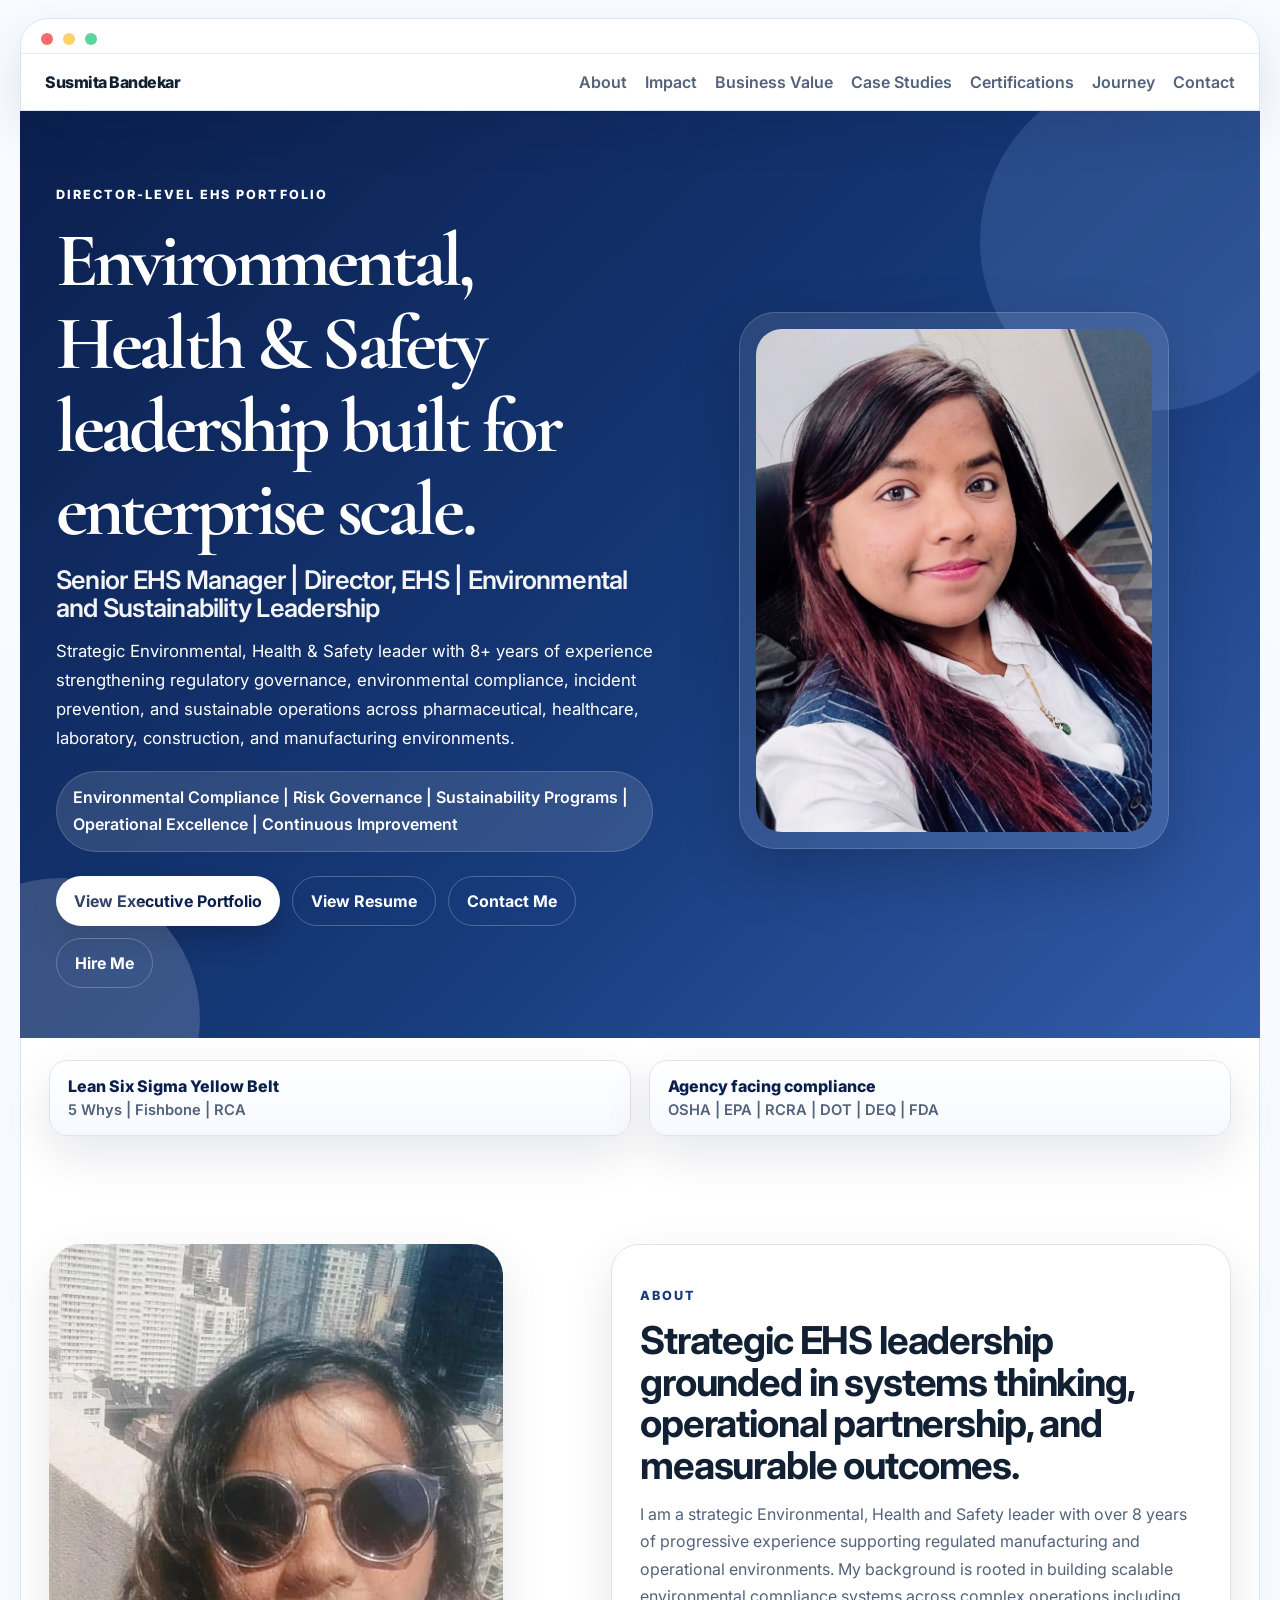
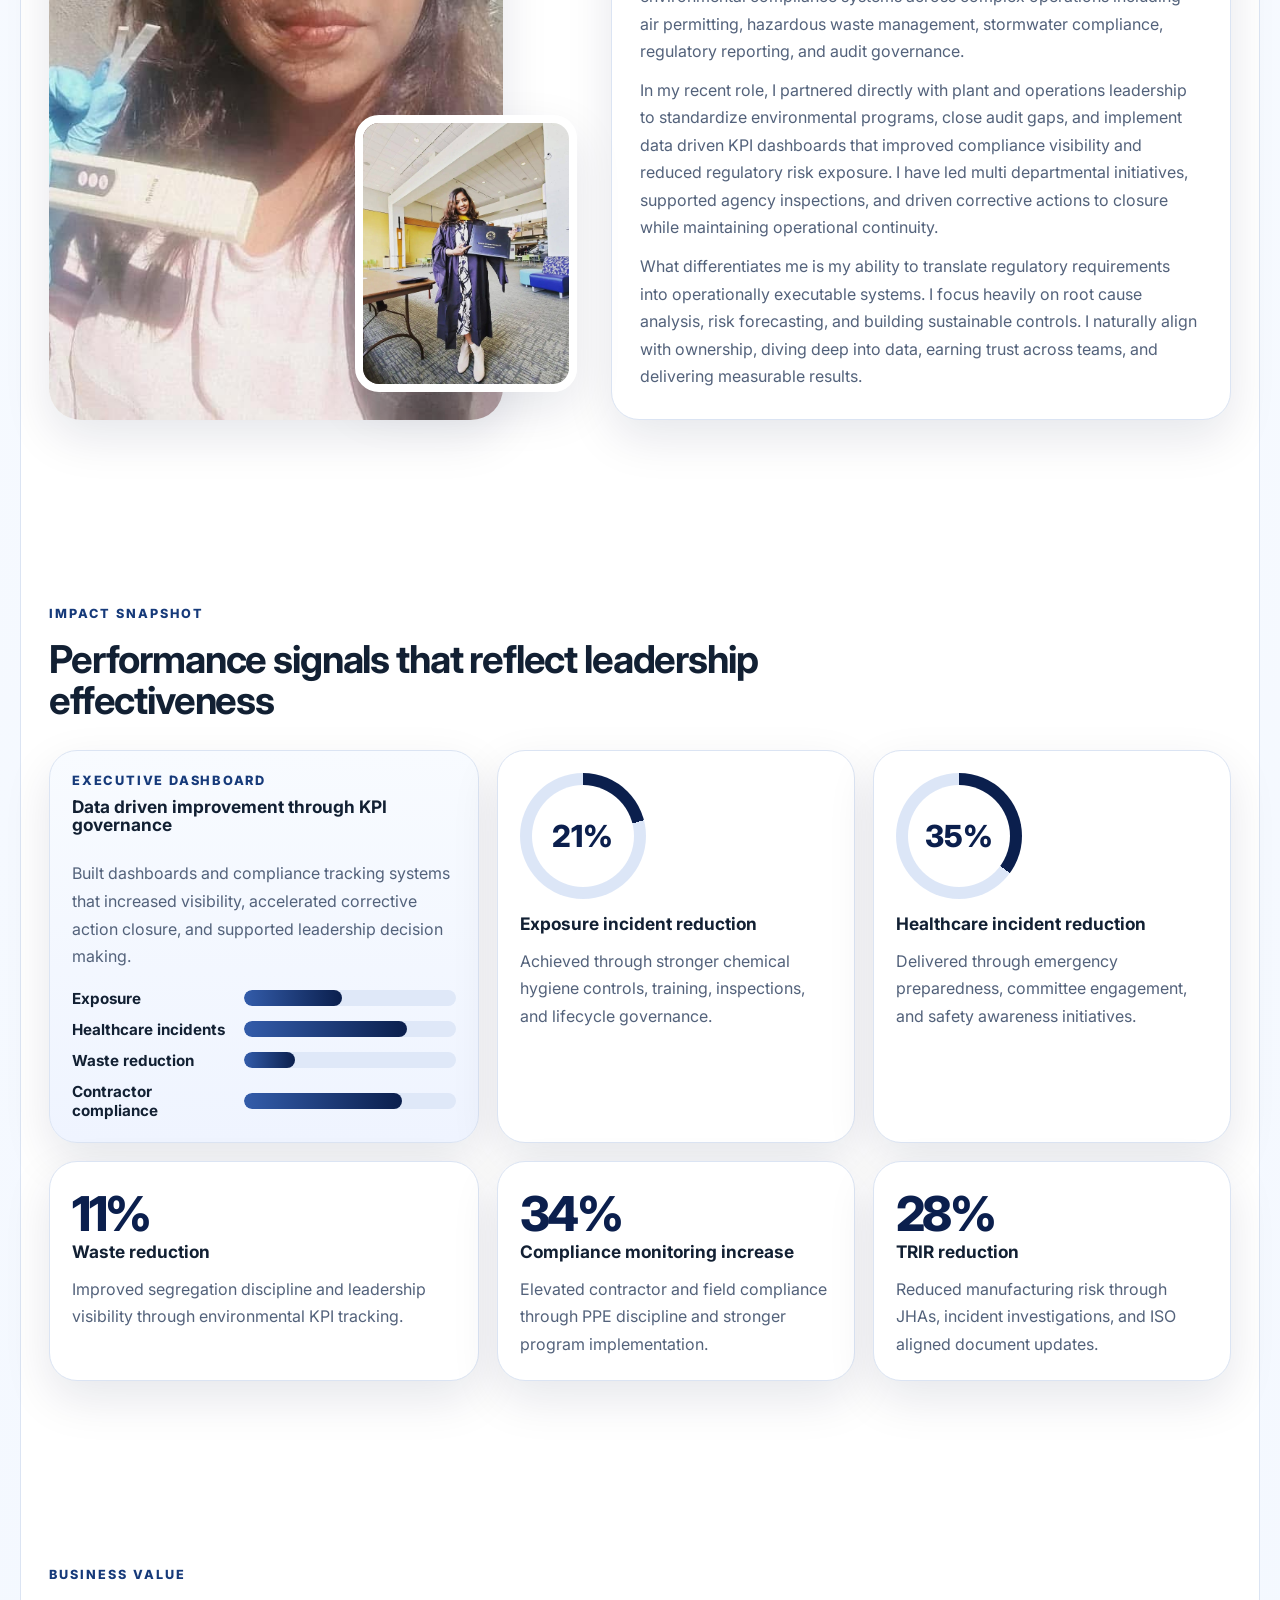
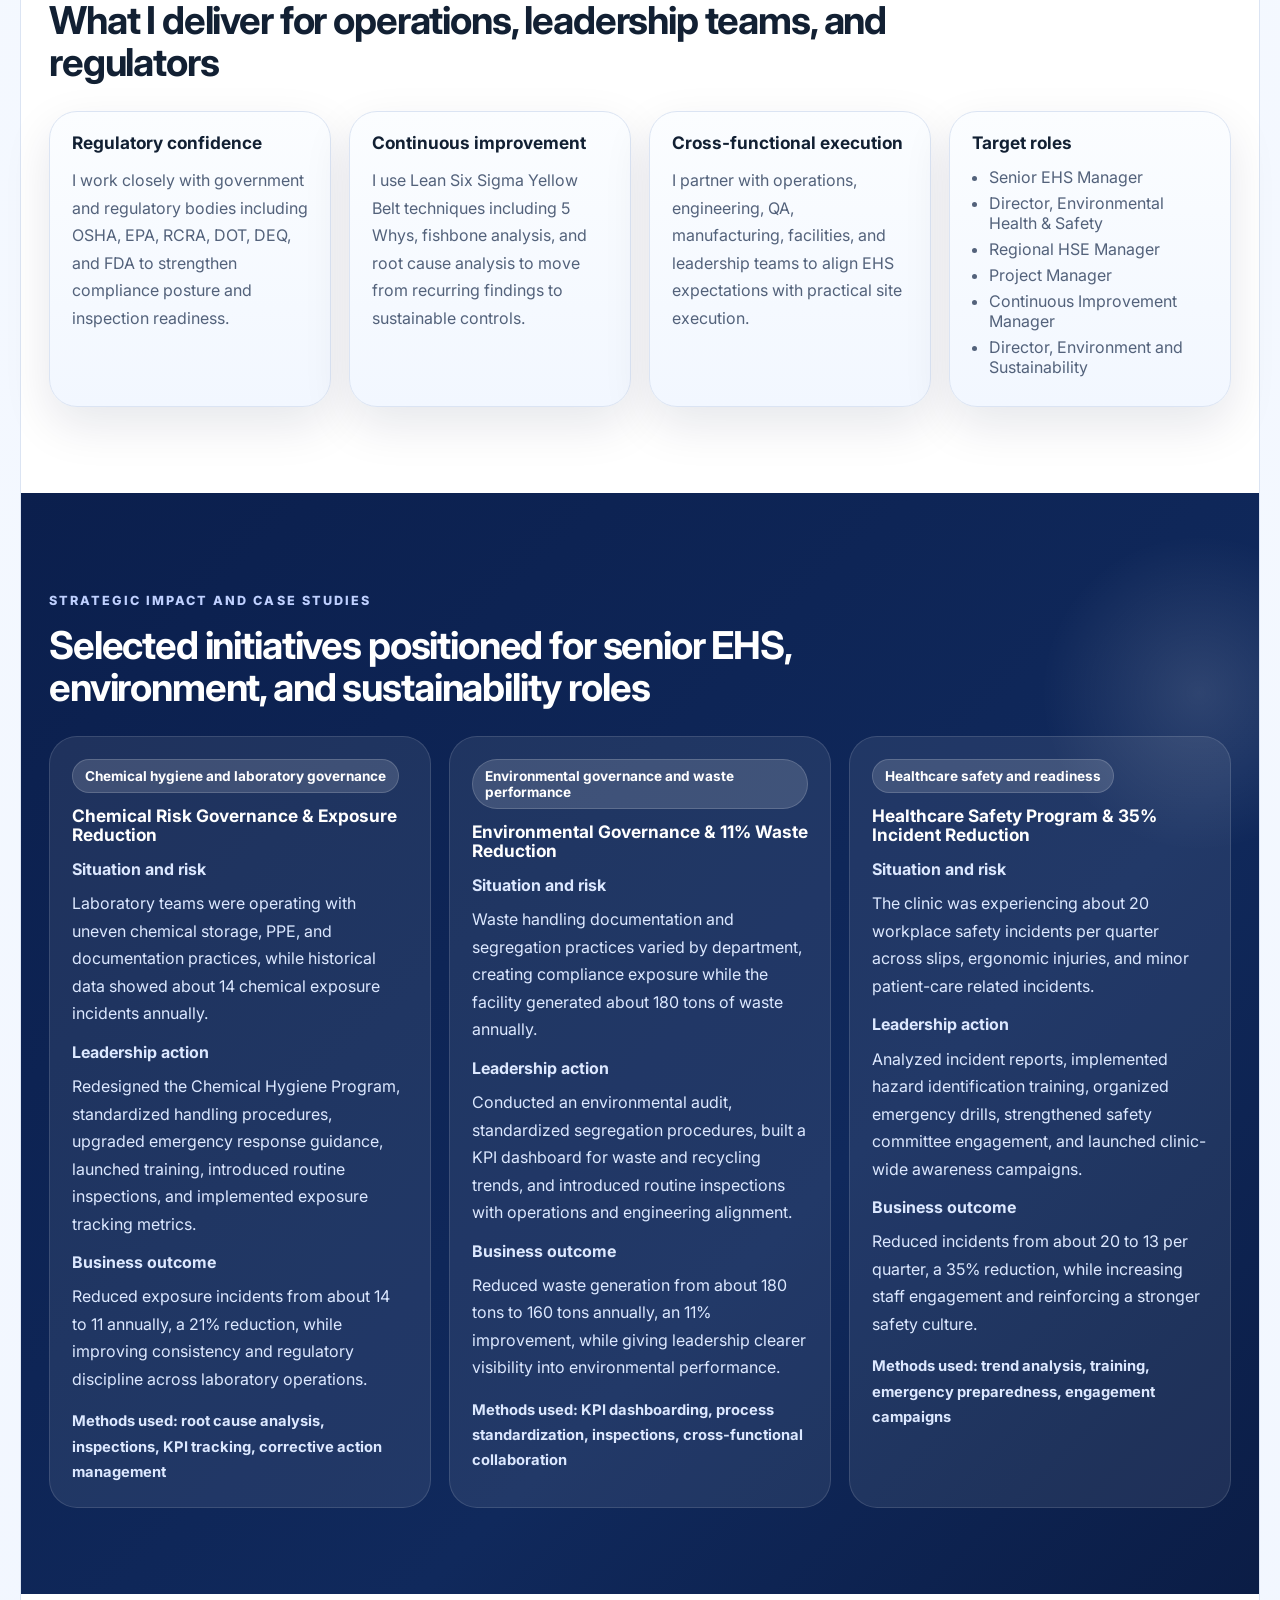
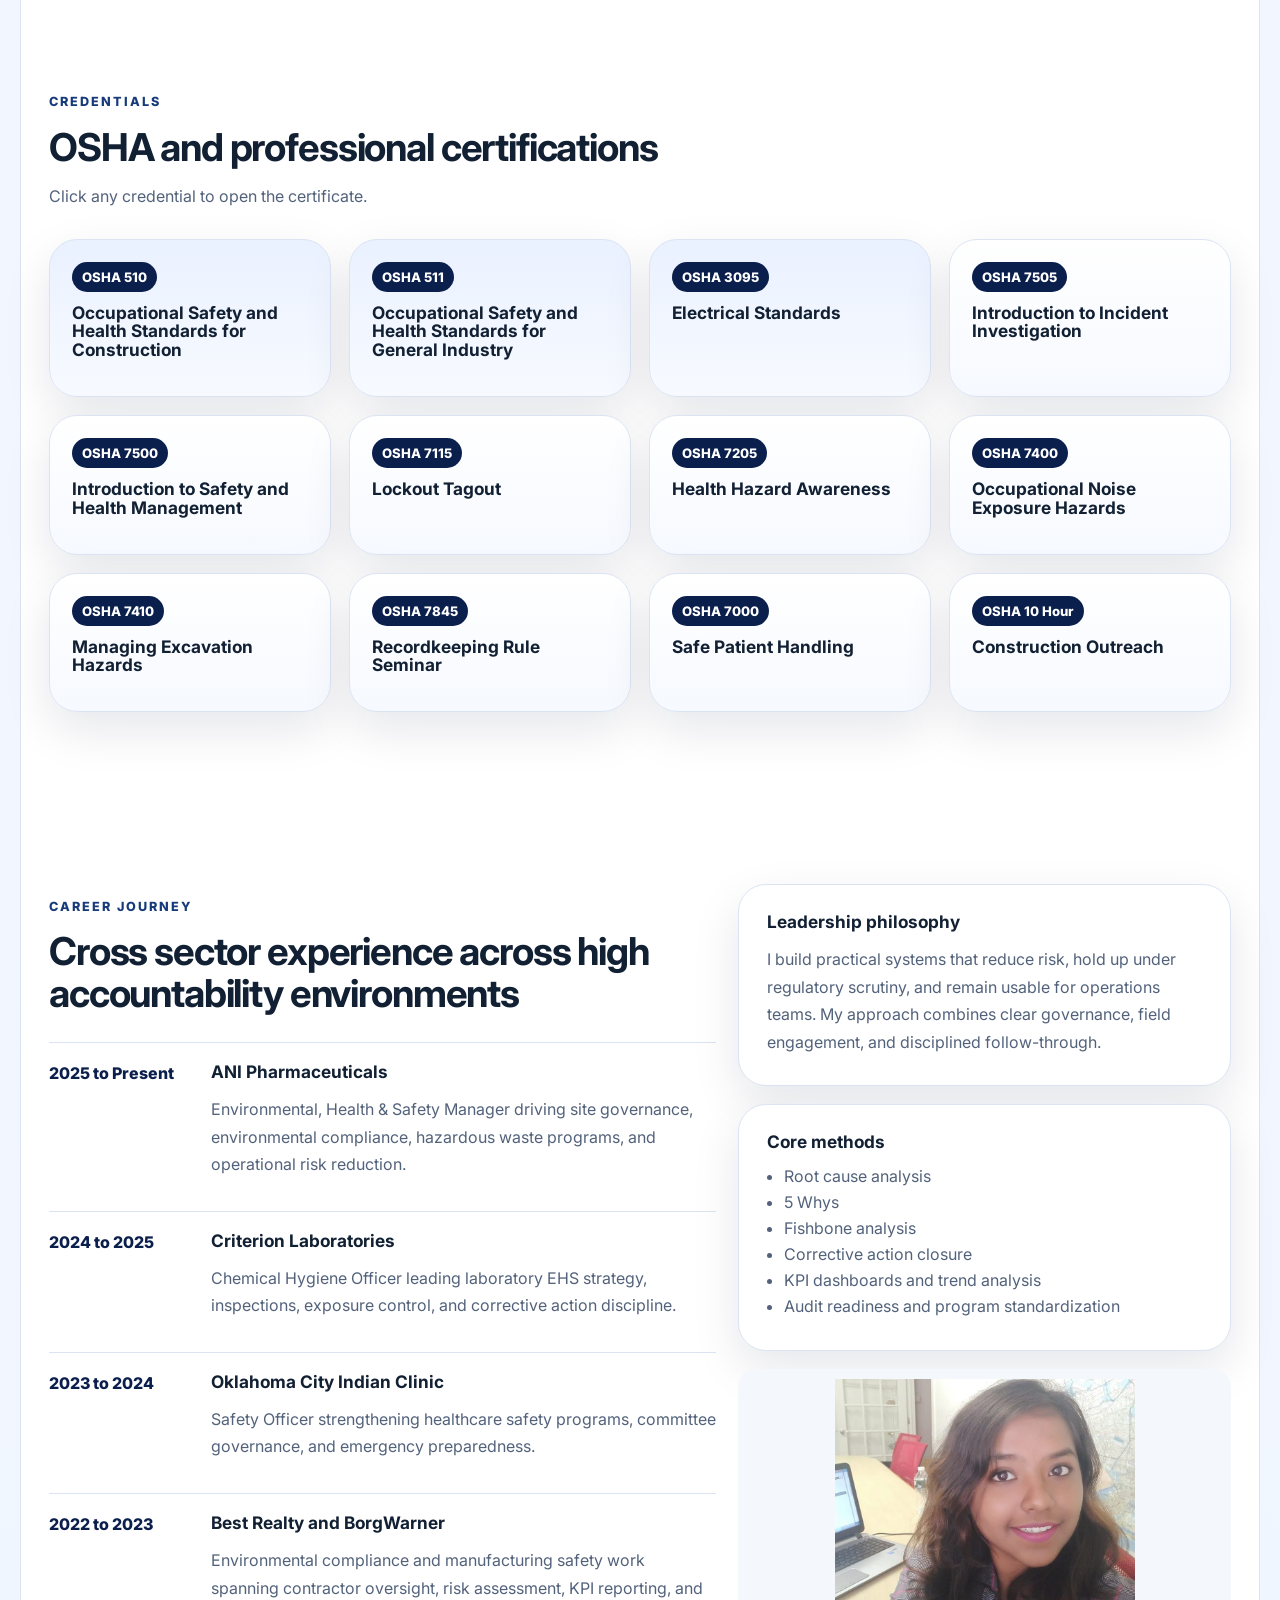
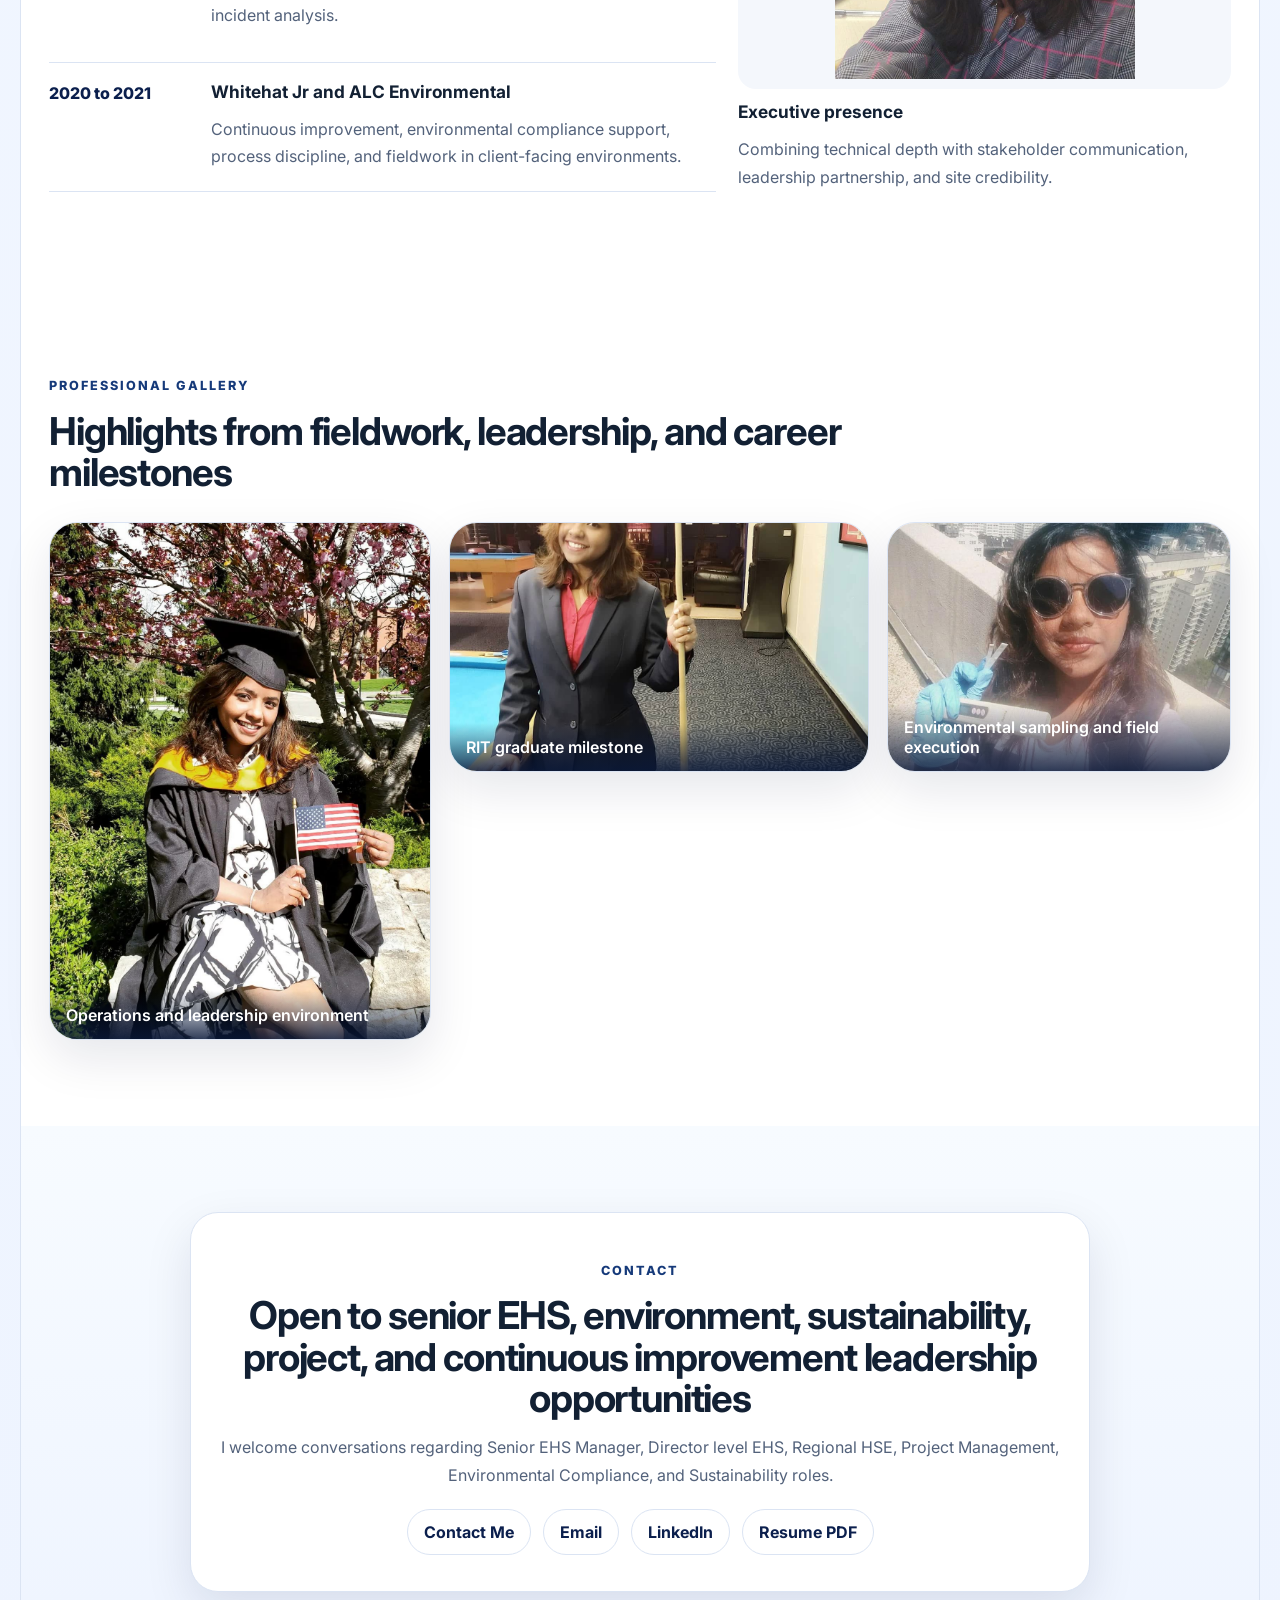
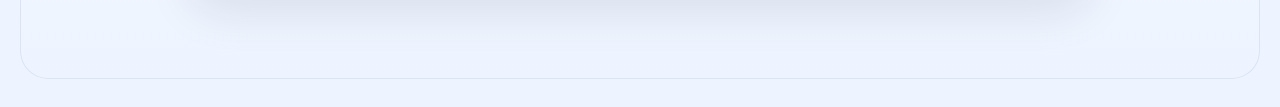
==== commit 688bb148: "Add files via upload" ====
--- a/index.html
+++ b/index.html
@@ -3,371 +3,260 @@
 <head>
   <meta charset="UTF-8" />
   <meta name="viewport" content="width=device-width, initial-scale=1.0" />
-  <title>Susmita Bandekar | EHS Leadership Portfolio</title>
-  <meta name="description" content="Portfolio of Susmita Bandekar, Strategic Environmental Health & Safety Leader." />
+  <title>Susmita Bandekar | Director-Level EHS Portfolio</title>
+  <meta name="description" content="Director-level portfolio of Susmita Bandekar, environmental, health, safety, and sustainability leader focused on compliance governance, operational excellence, and measurable risk reduction." />
+  <link rel="preconnect" href="https://fonts.googleapis.com">
+  <link rel="preconnect" href="https://fonts.gstatic.com" crossorigin>
+  <link href="https://fonts.googleapis.com/css2?family=Inter:wght@400;500;600;700;800&family=Cormorant+Garamond:wght@600;700&display=swap" rel="stylesheet">
   <link rel="stylesheet" href="styles.css" />
 </head>
 <body>
-  <header class="hero">
-    <div class="container hero-grid">
-      <div>
-        <p class="eyebrow">Environmental, Health &amp; Safety Leader</p>
-        <h1>Susmita Bandekar</h1>
-        <p class="subtitle">
-          Strategic EHS leader with 8+ years of experience driving regulatory compliance,
-          operational risk reduction, audit readiness, and safety culture transformation across
-          pharmaceutical, healthcare, laboratory, construction, and manufacturing environments.
-        </p>
-        <div class="hero-actions">
-          <a class="button" href="Susmita_Bandekar_Resume.pdf" target="_blank" rel="noopener noreferrer">Download Resume</a>
-          <a class="button secondary" href="#case-studies">View Case Studies</a>
-          <a class="button ghost" href="mailto:bandekarsusmita@gmail.com">Contact Me</a>
-        </div>
-        <ul class="quick-facts">
-          <li>Princeton, New Jersey</li>
-          <li>Available to relocate across the U.S.</li>
-          <li>OSHA 510 &amp; 511</li>
-          <li>Pharma, Healthcare, Manufacturing</li>
-        </ul>
+  <div class="page-shell">
+    <header class="site-header">
+      <div class="window-bar"><span></span><span></span><span></span></div>
+      <div class="nav-row">
+        <a class="brand" href="#top">Susmita Bandekar</a>
+        <nav>
+          <a href="#about">About</a>
+          <a href="#impact">Impact</a>
+          <a href="#value">Business Value</a>
+          <a href="#case-studies">Case Studies</a>
+          <a href="#certifications">Certifications</a>
+          <a href="#journey">Journey</a>
+          <a href="https://form.jotform.com/260845749791069" target="_blank" rel="noopener">Contact</a>
+        </nav>
       </div>
-      <aside class="hero-card">
-        <div class="avatar">SB</div>
-        <h2>Leadership Snapshot</h2>
-        <ul class="hero-points">
-          <li>11% improvement in emissions reduction metrics and waste diversion</li>
-          <li>7.3% reduction in operational risk events through cross-functional alignment</li>
-          <li>21% reduction in exposure incidents in laboratory operations</li>
-          <li>35% reduction in healthcare incident rates in quarterly metrics</li>
-        </ul>
-        <div class="social-links">
-          <a href="https://www.linkedin.com/in/susmita-bandekar-9b096316a/" target="_blank" rel="noopener noreferrer">LinkedIn</a>
-          <a href="mailto:bandekarsusmita@gmail.com">Email</a>
-          <a href="tel:+15854048481">Phone</a>
-        </div>
-      </aside>
-    </div>
-  </header>
-
-  <nav class="top-nav">
-    <div class="container nav-links">
-      <a href="#about">About</a>
-      <a href="#impact">Impact</a>
-      <a href="#experience">Experience</a>
-      <a href="#case-studies">Case Studies</a>
-      <a href="#skills">Skills</a>
-      <a href="#education">Education</a>
-      <a href="#contact">Contact</a>
-    </div>
-  </nav>
-
-  <main>
-    <section class="section" id="about">
-      <div class="container two-col">
+    </header>
+
+    <main id="top">
+      <section class="hero">
+        <div class="hero-copy">
+          <p class="eyebrow">Director-Level EHS Portfolio</p>
+          <h1>Environmental, Health &amp; Safety leadership built for enterprise scale.</h1>
+          <h2>Senior EHS Manager | Director, EHS | Environmental and Sustainability Leadership</h2>
+          <p class="lead">
+            Strategic Environmental, Health &amp; Safety leader with 8+ years of experience strengthening regulatory governance,
+            environmental compliance, incident prevention, and sustainable operations across pharmaceutical, healthcare,
+            laboratory, construction, and manufacturing environments.
+          </p>
+          <p class="headline-pill">Environmental Compliance | Risk Governance | Sustainability Programs | Operational Excellence | Continuous Improvement</p>
+          <div class="cta-row">
+            <a class="button primary" href="#case-studies">View Executive Portfolio</a>
+            <a class="button secondary" href="resume.pdf" target="_blank" rel="noopener">View Resume</a>
+            <a class="button secondary" href="https://form.jotform.com/260845749791069" target="_blank" rel="noopener">Contact Me</a>
+            <a class="button secondary" href="https://form.jotform.com/260845749791069" target="_blank" rel="noopener">Hire Me</a>
+                      </div>
+        </div>
+        <div class="hero-visual">
+          <div class="hero-photo-card">
+            <img src="profile.jpg" alt="Professional headshot of Susmita Bandekar" />
+          </div>
+        </div>
+      </section>
+
+      <section class="hero-strategy-row section-lite">
+        <div class="hero-badge strategic-badge">Lean Six Sigma Yellow Belt<br><span>5 Whys | Fishbone | RCA</span></div>
+        <div class="hero-badge strategic-badge">Agency facing compliance<br><span>OSHA | EPA | RCRA | DOT | DEQ | FDA</span></div>
+      </section>
+
+      <section id="about" class="section about-grid">
+        <div class="about-image-wrap">
+          <img class="about-main" src="field.jpg" alt="Susmita Bandekar conducting environmental fieldwork" />
+          <img class="about-accent" src="grad.jpg" alt="Susmita Bandekar in graduation attire" />
+        </div>
+        <div class="about-copy content-card">
+          <p class="section-label">About</p>
+          <h2>Strategic EHS leadership grounded in systems thinking, operational partnership, and measurable outcomes.</h2>
+          <p>
+            I am a strategic Environmental, Health and Safety leader with over 8 years of progressive experience supporting regulated manufacturing and operational environments. My background is rooted in building scalable environmental compliance systems across complex operations including air permitting, hazardous waste management, stormwater compliance, regulatory reporting, and audit governance.
+          </p>
+          <p>
+            In my recent role, I partnered directly with plant and operations leadership to standardize environmental programs, close audit gaps, and implement data driven KPI dashboards that improved compliance visibility and reduced regulatory risk exposure. I have led multi departmental initiatives, supported agency inspections, and driven corrective actions to closure while maintaining operational continuity.
+          </p>
+          <p>
+            What differentiates me is my ability to translate regulatory requirements into operationally executable systems. I focus heavily on root cause analysis, risk forecasting, and building sustainable controls. I naturally align with ownership, diving deep into data, earning trust across teams, and delivering measurable results.
+          </p>
+        </div>
+      </section>
+
+      <section id="impact" class="section impact-section">
+        <div class="section-head">
+          <p class="section-label">Impact snapshot</p>
+          <h2>Performance signals that reflect leadership effectiveness</h2>
+        </div>
+        <div class="metrics-grid elite-grid">
+          <article class="metric-card featured-metric wide-card">
+            <div class="metric-kicker">Executive dashboard</div>
+            <h3>Data driven improvement through KPI governance</h3>
+            <p>Built dashboards and compliance tracking systems that increased visibility, accelerated corrective action closure, and supported leadership decision making.</p>
+            <div class="kpi-bars">
+              <div><span>Exposure</span><strong style="--bar:21">21%</strong></div>
+              <div><span>Healthcare incidents</span><strong style="--bar:35">35%</strong></div>
+              <div><span>Waste reduction</span><strong style="--bar:11">11%</strong></div>
+              <div><span>Contractor compliance</span><strong style="--bar:34">34%</strong></div>
+            </div>
+          </article>
+          <article class="metric-card"><div class="ring" style="--value:21"><span>21%</span></div><h3>Exposure incident reduction</h3><p>Achieved through stronger chemical hygiene controls, training, inspections, and lifecycle governance.</p></article>
+          <article class="metric-card"><div class="ring" style="--value:35"><span>35%</span></div><h3>Healthcare incident reduction</h3><p>Delivered through emergency preparedness, committee engagement, and safety awareness initiatives.</p></article>
+          <article class="metric-card"><div class="metric-number">11%</div><h3>Waste reduction</h3><p>Improved segregation discipline and leadership visibility through environmental KPI tracking.</p></article>
+          <article class="metric-card"><div class="metric-number">34%</div><h3>Compliance monitoring increase</h3><p>Elevated contractor and field compliance through PPE discipline and stronger program implementation.</p></article>
+          <article class="metric-card"><div class="metric-number">28%</div><h3>TRIR reduction</h3><p>Reduced manufacturing risk through JHAs, incident investigations, and ISO aligned document updates.</p></article>
+        </div>
+      </section>
+
+      <section id="value" class="section value-section">
+        <div class="section-head">
+          <p class="section-label">Business value</p>
+          <h2>What I deliver for operations, leadership teams, and regulators</h2>
+        </div>
+        <div class="value-grid">
+          <article class="value-card">
+            <h3>Regulatory confidence</h3>
+            <p>I work closely with government and regulatory bodies including OSHA, EPA, RCRA, DOT, DEQ, and FDA to strengthen compliance posture and inspection readiness.</p>
+          </article>
+          <article class="value-card">
+            <h3>Continuous improvement</h3>
+            <p>I use Lean Six Sigma Yellow Belt techniques including 5 Whys, fishbone analysis, and root cause analysis to move from recurring findings to sustainable controls.</p>
+          </article>
+          <article class="value-card">
+            <h3>Cross-functional execution</h3>
+            <p>I partner with operations, engineering, QA, manufacturing, facilities, and leadership teams to align EHS expectations with practical site execution.</p>
+          </article>
+          <article class="value-card">
+            <h3>Target roles</h3>
+            <ul class="target-list compact">
+              <li>Senior EHS Manager</li>
+              <li>Director, Environmental Health &amp; Safety</li>
+              <li>Regional HSE Manager</li>
+              <li>Project Manager</li>
+              <li>Continuous Improvement Manager</li>
+              <li>Director, Environment and Sustainability</li>
+            </ul>
+          </article>
+        </div>
+      </section>
+
+      <section id="case-studies" class="section dark-band">
+        <div class="section-head light">
+          <p class="section-label">Strategic impact and case studies</p>
+          <h2>Selected initiatives positioned for senior EHS, environment, and sustainability roles</h2>
+        </div>
+        <div class="story-grid">
+          <article class="story-card feature-story">
+            <div class="case-topline"><span class="chip soft">Chemical hygiene and laboratory governance</span></div>
+            <h3>Chemical Risk Governance &amp; Exposure Reduction</h3>
+            <div class="story-block"><strong>Situation and risk</strong><p>Laboratory teams were operating with uneven chemical storage, PPE, and documentation practices, while historical data showed about 14 chemical exposure incidents annually.</p></div>
+            <div class="story-block"><strong>Leadership action</strong><p>Redesigned the Chemical Hygiene Program, standardized handling procedures, upgraded emergency response guidance, launched training, introduced routine inspections, and implemented exposure tracking metrics.</p></div>
+            <div class="story-block"><strong>Business outcome</strong><p>Reduced exposure incidents from about 14 to 11 annually, a 21% reduction, while improving consistency and regulatory discipline across laboratory operations.</p></div>
+            <p class="methods">Methods used: root cause analysis, inspections, KPI tracking, corrective action management</p>
+          </article>
+          <article class="story-card">
+            <div class="case-topline"><span class="chip soft">Environmental governance and waste performance</span></div>
+            <h3>Environmental Governance &amp; 11% Waste Reduction</h3>
+            <div class="story-block"><strong>Situation and risk</strong><p>Waste handling documentation and segregation practices varied by department, creating compliance exposure while the facility generated about 180 tons of waste annually.</p></div>
+            <div class="story-block"><strong>Leadership action</strong><p>Conducted an environmental audit, standardized segregation procedures, built a KPI dashboard for waste and recycling trends, and introduced routine inspections with operations and engineering alignment.</p></div>
+            <div class="story-block"><strong>Business outcome</strong><p>Reduced waste generation from about 180 tons to 160 tons annually, an 11% improvement, while giving leadership clearer visibility into environmental performance.</p></div>
+            <p class="methods">Methods used: KPI dashboarding, process standardization, inspections, cross-functional collaboration</p>
+          </article>
+          <article class="story-card">
+            <div class="case-topline"><span class="chip soft">Healthcare safety and readiness</span></div>
+            <h3>Healthcare Safety Program &amp; 35% Incident Reduction</h3>
+            <div class="story-block"><strong>Situation and risk</strong><p>The clinic was experiencing about 20 workplace safety incidents per quarter across slips, ergonomic injuries, and minor patient-care related incidents.</p></div>
+            <div class="story-block"><strong>Leadership action</strong><p>Analyzed incident reports, implemented hazard identification training, organized emergency drills, strengthened safety committee engagement, and launched clinic-wide awareness campaigns.</p></div>
+            <div class="story-block"><strong>Business outcome</strong><p>Reduced incidents from about 20 to 13 per quarter, a 35% reduction, while increasing staff engagement and reinforcing a stronger safety culture.</p></div>
+            <p class="methods">Methods used: trend analysis, training, emergency preparedness, engagement campaigns</p>
+          </article>
+        </div>
+      </section>
+
+      <section id="certifications" class="section certifications-section">
+        <div class="section-head">
+          <p class="section-label">Credentials</p>
+          <h2>OSHA and professional certifications</h2>
+          <p>Click any credential to open the certificate.</p>
+        </div>
+        <div class="cert-grid">
+          <a class="cert-card priority" href="osha-510.pdf" target="_blank" rel="noopener"><span class="cert-code">OSHA 510</span><h3>Occupational Safety and Health Standards for Construction</h3></a>
+          <a class="cert-card priority" href="osha-511.pdf" target="_blank" rel="noopener"><span class="cert-code">OSHA 511</span><h3>Occupational Safety and Health Standards for General Industry</h3></a>
+          <a class="cert-card priority" href="osha-3095.pdf" target="_blank" rel="noopener"><span class="cert-code">OSHA 3095</span><h3>Electrical Standards</h3></a>
+          <a class="cert-card" href="osha-7505-incident-investigation.pdf" target="_blank" rel="noopener"><span class="cert-code">OSHA 7505</span><h3>Introduction to Incident Investigation</h3></a>
+          <a class="cert-card" href="osha-7500-safety-health-management.pdf" target="_blank" rel="noopener"><span class="cert-code">OSHA 7500</span><h3>Introduction to Safety and Health Management</h3></a>
+          <a class="cert-card" href="osha-7115-loto.pdf" target="_blank" rel="noopener"><span class="cert-code">OSHA 7115</span><h3>Lockout Tagout</h3></a>
+          <a class="cert-card" href="osha-7205-health-hazard.pdf" target="_blank" rel="noopener"><span class="cert-code">OSHA 7205</span><h3>Health Hazard Awareness</h3></a>
+          <a class="cert-card" href="osha-7400-noise.pdf" target="_blank" rel="noopener"><span class="cert-code">OSHA 7400</span><h3>Occupational Noise Exposure Hazards</h3></a>
+          <a class="cert-card" href="osha-7410-excavation.pdf" target="_blank" rel="noopener"><span class="cert-code">OSHA 7410</span><h3>Managing Excavation Hazards</h3></a>
+          <a class="cert-card" href="osha-7845-recordkeeping.pdf" target="_blank" rel="noopener"><span class="cert-code">OSHA 7845</span><h3>Recordkeeping Rule Seminar</h3></a>
+          <a class="cert-card" href="osha-7000-safe-patient-handling.pdf" target="_blank" rel="noopener"><span class="cert-code">OSHA 7000</span><h3>Safe Patient Handling</h3></a>
+          <a class="cert-card" href="osha-10-hour-construction.pdf" target="_blank" rel="noopener"><span class="cert-code">OSHA 10 Hour</span><h3>Construction Outreach</h3></a>
+        </div>
+      </section>
+
+      <section id="journey" class="section journey-grid">
         <div>
-          <h2>Professional Summary</h2>
-          <p>
-            I build scalable EHS systems that reduce risk, strengthen compliance, and align safety strategy
-            with business outcomes. My work spans hazardous waste management, emergency preparedness,
-            KPI reporting, audit readiness, training, and cross-functional leadership.
-          </p>
-          <p>
-            I have led site-level and enterprise-aligned initiatives involving OSHA, EPA, NJDEP,
-            DOT, ISO frameworks, executive safety reporting, and risk-based operational controls.
-          </p>
-        </div>
-        <div class="card">
-          <h3>Core Strengths</h3>
-          <ul>
-            <li>Cross-Site EHS Leadership</li>
-            <li>Incident Investigation &amp; Root Cause Analysis</li>
-            <li>Emergency Preparedness &amp; COOP Planning</li>
-            <li>Hazardous Waste Reduction &amp; Compliance</li>
-            <li>KPI Analysis, Safety Metrics &amp; OSHA 300 Logs</li>
-            <li>ISO 14001 &amp; ISO 45001 Implementation</li>
-            <li>Emission Reduction &amp; Sustainability</li>
-            <li>Strategic Enterprise Risk Management</li>
-          </ul>
-        </div>
-      </div>
-    </section>
-
-    <section class="section alt" id="impact">
-      <div class="container">
-        <h2>Selected Impact</h2>
-        <div class="grid stats">
-          <div class="card stat"><strong>11%</strong><span>Improvement in emissions reduction metrics and waste diversion</span></div>
-          <div class="card stat"><strong>7.3%</strong><span>Reduction in operational risk events through cross-functional EHS alignment</span></div>
-          <div class="card stat"><strong>4%</strong><span>Reduction in TRIR while supporting safety engagement and orientation programs</span></div>
-          <div class="card stat"><strong>21%</strong><span>Reduction in exposure incidents in laboratory EHS and chemical hygiene program</span></div>
-          <div class="card stat"><strong>35%</strong><span>Reduction in incident rates in quarterly healthcare safety metrics</span></div>
-          <div class="card stat"><strong>28%</strong><span>TRIR reduction tied to risk assessments and ISO 14000 document updates</span></div>
-        </div>
-
-        <div class="mini-charts">
-          <div class="card chart-card">
-            <h3>Risk &amp; Safety Metrics</h3>
-            <div class="chart-row">
-              <span>Healthcare incident rate reduction</span>
-              <div class="bar"><div style="width: 35%;"></div></div>
-              <strong>35%</strong>
+          <div class="section-head">
+            <p class="section-label">Career journey</p>
+            <h2>Cross sector experience across high accountability environments</h2>
+          </div>
+          <div class="timeline">
+            <article><div class="time">2025 to Present</div><div><h3>ANI Pharmaceuticals</h3><p>Environmental, Health &amp; Safety Manager driving site governance, environmental compliance, hazardous waste programs, and operational risk reduction.</p></div></article>
+            <article><div class="time">2024 to 2025</div><div><h3>Criterion Laboratories</h3><p>Chemical Hygiene Officer leading laboratory EHS strategy, inspections, exposure control, and corrective action discipline.</p></div></article>
+            <article><div class="time">2023 to 2024</div><div><h3>Oklahoma City Indian Clinic</h3><p>Safety Officer strengthening healthcare safety programs, committee governance, and emergency preparedness.</p></div></article>
+            <article><div class="time">2022 to 2023</div><div><h3>Best Realty and BorgWarner</h3><p>Environmental compliance and manufacturing safety work spanning contractor oversight, risk assessment, KPI reporting, and incident analysis.</p></div></article>
+            <article><div class="time">2020 to 2021</div><div><h3>Whitehat Jr and ALC Environmental</h3><p>Continuous improvement, environmental compliance support, process discipline, and fieldwork in client-facing environments.</p></div></article>
+          </div>
+        </div>
+        <div class="panel-stack">
+          <div class="leadership-panel content-card">
+            <h3>Leadership philosophy</h3>
+            <p>I build practical systems that reduce risk, hold up under regulatory scrutiny, and remain usable for operations teams. My approach combines clear governance, field engagement, and disciplined follow-through.</p>
+          </div>
+          <div class="leadership-panel content-card">
+            <h3>Core methods</h3>
+            <ul class="target-list compact">
+              <li>Root cause analysis</li>
+              <li>5 Whys</li>
+              <li>Fishbone analysis</li>
+              <li>Corrective action closure</li>
+              <li>KPI dashboards and trend analysis</li>
+              <li>Audit readiness and program standardization</li>
+            </ul>
+          </div>
+          <div class="leadership-panel photo-panel">
+            <img src="professional.jpg" alt="Susmita Bandekar in a business suit" />
+            <div>
+              <h3>Executive presence</h3>
+              <p>Combining technical depth with stakeholder communication, leadership partnership, and site credibility.</p>
             </div>
-            <div class="chart-row">
-              <span>Exposure incident reduction</span>
-              <div class="bar"><div style="width: 21%;"></div></div>
-              <strong>21%</strong>
-            </div>
-            <div class="chart-row">
-              <span>BorgWarner TRIR reduction</span>
-              <div class="bar"><div style="width: 28%;"></div></div>
-              <strong>28%</strong>
-            </div>
-            <div class="chart-row">
-              <span>ANI operational risk event reduction</span>
-              <div class="bar"><div style="width: 7.3%;"></div></div>
-              <strong>7.3%</strong>
-            </div>
-          </div>
-
-          <div class="card chart-card">
-            <h3>Compliance &amp; Operational Reach</h3>
-            <div class="chart-row">
-              <span>National Quality Award compliance</span>
-              <div class="bar"><div style="width: 99.8%;"></div></div>
-              <strong>99.8%</strong>
-            </div>
-            <div class="chart-row">
-              <span>Contractor compliance monitoring increase</span>
-              <div class="bar"><div style="width: 34%;"></div></div>
-              <strong>34%</strong>
-            </div>
-            <div class="chart-row">
-              <span>Operational consistency improvement</span>
-              <div class="bar"><div style="width: 19%;"></div></div>
-              <strong>19%</strong>
-            </div>
-            <div class="chart-row">
-              <span>Weekly workforce safety communication reach</span>
-              <div class="bar"><div style="width: 100%;"></div></div>
-              <strong>3,500 staff</strong>
-            </div>
-          </div>
-        </div>
-      </div>
-    </section>
-
-    <section class="section" id="experience">
-      <div class="container">
-        <h2>Professional Experience</h2>
-
-        <article class="job card">
-          <h3>Environmental, Health &amp; Safety Manager</h3>
-          <p class="meta">ANI Pharmaceuticals, Inc. · East Windsor, NJ · Apr 2025 – Feb 2026</p>
-          <ul>
-            <li>Provided site-level EHS leadership aligned with corporate governance and enterprise risk management.</li>
-            <li>Improved emissions reduction metrics and waste diversion by 11% through safety culture and loss prevention initiatives.</li>
-            <li>Strengthened FDA audit readiness by implementing EHS policies, SOPs, and emergency drills.</li>
-            <li>Led environmental permitting and hazardous waste programs to reduce regulatory exposure and operational disruption.</li>
-            <li>Partnered with QA, Manufacturing, and Engineering to drive a 7.3% reduction in operational risk events.</li>
-            <li>Supervised safety orientation for approximately 281 employees and supported a 4% reduction in TRIR.</li>
-          </ul>
-        </article>
-
-        <article class="job card">
-          <h3>Chemical Hygiene Officer</h3>
-          <p class="meta">Criterion Laboratories, Inc. · Bensalem, PA · Apr 2024 – Apr 2025</p>
-          <ul>
-            <li>Directed laboratory EHS and chemical hygiene plan activities with risk-based controls.</li>
-            <li>Drove a 21% reduction in exposure incidents and reduced downtime through audits and corrective actions.</li>
-            <li>Chaired safety committee meetings and helped mitigate liability and risk by 18% YTD with zero citation.</li>
-          </ul>
-        </article>
-
-        <article class="job card">
-          <h3>Safety Officer</h3>
-          <p class="meta">Oklahoma City Indian Clinic, Inc. · Oklahoma City, OK · Feb 2023 – Mar 2024</p>
-          <ul>
-            <li>Led healthcare EHS programs and emergency preparedness initiatives.</li>
-            <li>Reduced incident rates by 35% in quarterly metrics.</li>
-            <li>Represented the safety department in National Quality Award work achieving 99.8% compliance.</li>
-            <li>Oversaw security coordination and institutionalized OSHA-compliant safety governance.</li>
-          </ul>
-        </article>
-
-        <article class="job card">
-          <h3>Earlier Experience</h3>
-          <p class="meta">Best Realty · BorgWarner · WhiteHat Jr · ALC Environmental</p>
-          <ul>
-            <li>Raised contractor compliance monitoring by 34% at Best Realty.</li>
-            <li>Supported site-wide safety communications for 3,500 employees at BorgWarner and reduced TRIR by 28% through risk assessment updates.</li>
-            <li>Improved operational consistency by 19% while managing training and recruitment at WhiteHat Jr.</li>
-            <li>Supported EPA compliance and environmental remediation efforts at ALC Environmental.</li>
-          </ul>
-        </article>
-      </div>
-    </section>
-
-    <section class="section alt" id="case-studies">
-      <div class="container">
-        <div class="section-head">
-          <div>
-            <h2>Case Studies &amp; Impact Stories</h2>
-            <p>Six concise portfolio stories built from your resume metrics, with leadership themes highlighted for interviews and applications.</p>
-          </div>
-        </div>
-
-        <div class="case-grid">
-          <article class="case card">
-            <div class="case-top">
-              <h3>Reduced Healthcare Incident Rates by 35%</h3>
-              <span class="tag">Safety Culture</span>
-            </div>
-            <p><strong>Challenge:</strong> Healthcare operations needed stronger emergency preparedness and safer day-to-day practices.</p>
-            <p><strong>Action:</strong> Led healthcare EHS programs, drove emergency preparedness initiatives, and reinforced OSHA-compliant safety governance.</p>
-            <p><strong>Impact:</strong> Reduced incident rates by <strong>35%</strong> in quarterly metrics while strengthening readiness and departmental accountability.</p>
-            <div class="leadership-tags">
-              <span>Deliver Results</span><span>Ownership</span><span>Earn Trust</span>
-            </div>
-          </article>
-
-          <article class="case card">
-            <div class="case-top">
-              <h3>Improved Emissions &amp; Waste Diversion by 11%</h3>
-              <span class="tag">Sustainability</span>
-            </div>
-            <p><strong>Challenge:</strong> Site leadership needed EHS systems that supported both compliance and measurable environmental improvement.</p>
-            <p><strong>Action:</strong> Provided site-level EHS leadership, aligned loss prevention framing with business goals, and supported policy and controls deployment.</p>
-            <p><strong>Impact:</strong> Delivered an <strong>11%</strong> improvement in emissions reduction metrics and waste diversion.</p>
-            <div class="leadership-tags">
-              <span>Think Big</span><span>Ownership</span><span>Deliver Results</span>
-            </div>
-          </article>
-
-          <article class="case card">
-            <div class="case-top">
-              <h3>Reduced Operational Risk Events by 7.3%</h3>
-              <span class="tag">Cross-Functional Execution</span>
-            </div>
-            <p><strong>Challenge:</strong> Operations required tighter coordination across QA, Manufacturing, Engineering, and EHS.</p>
-            <p><strong>Action:</strong> Partnered with senior leadership to institutionalize EHS systems and improve cross-functional alignment.</p>
-            <p><strong>Impact:</strong> Achieved a <strong>7.3%</strong> reduction in operational risk events, supporting safer and more stable site performance.</p>
-            <div class="leadership-tags">
-              <span>Earn Trust</span><span>Dive Deep</span><span>Deliver Results</span>
-            </div>
-          </article>
-
-          <article class="case card">
-            <div class="case-top">
-              <h3>Lowered Exposure Incidents by 21%</h3>
-              <span class="tag">Chemical Hygiene</span>
-            </div>
-            <p><strong>Challenge:</strong> Laboratory operations needed stronger chemical lifecycle governance and risk-based controls.</p>
-            <p><strong>Action:</strong> Directed the Chemical Hygiene Plan, led inspections and corrective actions, and drove audit readiness across lab activities.</p>
-            <p><strong>Impact:</strong> Reduced exposure incidents by <strong>21%</strong> and helped mitigate liability and risk by <strong>18% YTD</strong> with zero citation.</p>
-            <div class="leadership-tags">
-              <span>Insist on Highest Standards</span><span>Ownership</span><span>Dive Deep</span>
-            </div>
-          </article>
-
-          <article class="case card">
-            <div class="case-top">
-              <h3>Achieved 99.8% Compliance in Quality Award Work</h3>
-              <span class="tag">Audit Readiness</span>
-            </div>
-            <p><strong>Challenge:</strong> Safety performance needed to stand up to external quality scrutiny while maintaining day-to-day operational control.</p>
-            <p><strong>Action:</strong> Represented the Safety Department in National Quality Award efforts and aligned safety governance with infection control collaboration.</p>
-            <p><strong>Impact:</strong> Reached <strong>99.8%</strong> compliance while building stronger organizational trust in the safety function.</p>
-            <div class="leadership-tags">
-              <span>Insist on Highest Standards</span><span>Earn Trust</span><span>Ownership</span>
-            </div>
-          </article>
-
-          <article class="case card">
-            <div class="case-top">
-              <h3>Scaled Safety Communication to 3,500 Employees</h3>
-              <span class="tag">Data &amp; Communication</span>
-            </div>
-            <p><strong>Challenge:</strong> Large-scale manufacturing operations needed consistent safety communication and stronger risk controls.</p>
-            <p><strong>Action:</strong> Prepared weekly safety updates for <strong>3,500 employees</strong>, performed investigations, and updated ISO 14000-based risk documents.</p>
-            <p><strong>Impact:</strong> Supported a <strong>28%</strong> TRIR reduction and improved leadership visibility into site-wide safety performance.</p>
-            <div class="leadership-tags">
-              <span>Dive Deep</span><span>Deliver Results</span><span>Think Big</span>
-            </div>
-          </article>
-        </div>
-      </div>
-    </section>
-
-    <section class="section" id="skills">
-      <div class="container two-col">
-        <div>
-          <h2>Certifications &amp; Technical Areas</h2>
-          <ul class="pill-list">
-            <li>OSHA 510</li>
-            <li>OSHA 511</li>
-            <li>HazCom</li>
-            <li>Lockout/Tagout</li>
-            <li>Ergonomics</li>
-            <li>Fire &amp; Electrical Safety</li>
-            <li>Lean Six Sigma Yellow Belt</li>
-            <li>Lean Six Sigma White Belt</li>
-            <li>AHA CPR &amp; AED</li>
-            <li>RCRA</li>
-            <li>NPDES</li>
-            <li>CAA</li>
-            <li>SPCC</li>
-            <li>CEMS</li>
-            <li>Title V</li>
-            <li>ISO 14001</li>
-            <li>ISO 45001</li>
-          </ul>
-        </div>
-        <div>
-          <h2>Executive Skills</h2>
-          <ul>
-            <li>ESG &amp; Sustainability Strategy</li>
-            <li>Risk, Compliance &amp; Liability Management</li>
-            <li>Business &amp; Financial Acumen</li>
-            <li>Enterprise EHS Strategy &amp; Governance</li>
-            <li>Leadership &amp; Organizational Influence</li>
-            <li>Talent &amp; Culture Development</li>
-          </ul>
-        </div>
-      </div>
-    </section>
-
-    <section class="section alt" id="education">
-      <div class="container two-col">
-        <div class="card">
-          <h2>Education</h2>
-          <p><strong>M.S.</strong> in Environmental, Health &amp; Safety Engineering &amp; Project Management<br>Rochester Institute of Technology · 2022</p>
-          <p><strong>B.E.</strong> in Electronics &amp; Telecommunication Engineering Technology<br>University of Mumbai · 2017</p>
-        </div>
-        <div class="card">
-          <h2>Projects &amp; Professional Involvement</h2>
-          <ul>
-            <li>Indoor Air Quality Assessment for Mold, Asbestos &amp; Lead</li>
-            <li>Industrial Wastewater Management</li>
-            <li>Hazardous Waste Generator Requirements</li>
-            <li>Plastic Waste: Recycle Uses</li>
-            <li>Engineers for a Sustainable World</li>
-            <li>American Society of Safety Professionals (ASSP)</li>
-            <li>Board of Certified Safety Professionals</li>
-          </ul>
-        </div>
-      </div>
-    </section>
-
-    <section class="section" id="contact">
-      <div class="container contact-card card">
-        <h2>Contact</h2>
-        <p>Email: <a href="mailto:bandekarsusmita@gmail.com">bandekarsusmita@gmail.com</a></p>
-        <p>Phone: <a href="tel:+15854048481">(585) 404-8481</a></p>
-        <p>LinkedIn: <a href="https://www.linkedin.com/in/susmita-bandekar-9b096316a/" target="_blank" rel="noopener noreferrer">susmita-bandekar-9b096316a</a></p>
-        <div class="hero-actions compact">
-          <a class="button" href="Susmita_Bandekar_Resume.pdf" target="_blank" rel="noopener noreferrer">Open Resume PDF</a>
-        </div>
-      </div>
-    </section>
-  </main>
+          </div>
+        </div>
+      </section>
+
+      <section id="gallery" class="section gallery-wrap">
+        <div class="section-head">
+          <p class="section-label">Professional gallery</p>
+          <h2>Highlights from fieldwork, leadership, and career milestones</h2>
+        </div>
+        <div class="gallery-grid elite-gallery">
+          <figure class="gallery-item tall"><img src="office.jpg" alt="Susmita Bandekar in an office setting" /><figcaption>Operations and leadership environment</figcaption></figure>
+          <figure class="gallery-item wide"><img src="rit.jpg" alt="Susmita Bandekar holding Rochester Institute of Technology diploma" /><figcaption>RIT graduate milestone</figcaption></figure>
+          <figure class="gallery-item"><img src="field.jpg" alt="Susmita Bandekar performing environmental fieldwork" /><figcaption>Environmental sampling and field execution</figcaption></figure>
+        </div>
+      </section>
+
+      <section id="contact" class="section contact-wrap">
+        <div class="contact-card">
+          <p class="section-label">Contact</p>
+          <h2>Open to senior EHS, environment, sustainability, project, and continuous improvement leadership opportunities</h2>
+          <p>I welcome conversations regarding Senior EHS Manager, Director level EHS, Regional HSE, Project Management, Environmental Compliance, and Sustainability roles.</p>
+          <div class="contact-links">
+            <a href="https://form.jotform.com/260845749791069" target="_blank" rel="noopener">Contact Me</a>
+            <a href="mailto:bandekarsusmita@gmail.com">Email</a>
+            <a href="https://www.linkedin.com/in/susmita-bandekar-ms-be-9b096316a" target="_blank" rel="noopener">LinkedIn</a>
+            <a href="resume.pdf" target="_blank" rel="noopener">Resume PDF</a>
+          </div>
+        </div>
+      </section>
+    </main>
+  </div>
 </body>
 </html>
--- a/styles.css
+++ b/styles.css
@@ -1,230 +1,190 @@
-:root {
-  --bg: #0b1220;
-  --bg-soft: #111a2b;
-  --panel: #121d31;
-  --panel-2: #18243b;
-  --text: #edf2fb;
-  --muted: #afbdd4;
-  --line: #2b3a58;
-  --accent: #7cc4ff;
-  --accent-2: #183b59;
-  --accent-3: #e8f5ff;
-  --success: #9ae6b4;
+
+:root{
+  --navy:#0b1f4d;
+  --navy-2:#163a7a;
+  --navy-3:#335caa;
+  --ink:#122033;
+  --muted:#53627b;
+  --soft:#eef4ff;
+  --line:#dbe4f3;
+  --white:#ffffff;
+  --shadow:0 18px 48px rgba(10,22,54,.10);
+  --radius:28px;
+  --max:1240px;
 }
-* { box-sizing: border-box; }
-html { scroll-behavior: smooth; }
-body {
-  margin: 0;
-  font-family: Arial, Helvetica, sans-serif;
-  color: var(--text);
-  background: radial-gradient(circle at top, #16233c 0%, #0b1220 50%, #08101b 100%);
-  line-height: 1.6;
+*{box-sizing:border-box}
+html{scroll-behavior:smooth}
+body{margin:0;font-family:"Inter",system-ui,-apple-system,BlinkMacSystemFont,"Segoe UI",sans-serif;color:var(--ink);background:linear-gradient(180deg,#f8fbff 0%,#eef4ff 100%)}
+a{text-decoration:none;color:inherit}
+img{display:block;max-width:100%}
+p{line-height:1.72;color:var(--muted);margin:.7rem 0 0}
+h1,h2,h3{line-height:1.08;margin:0 0 .9rem;color:var(--ink)}
+h1{font-family:"Cormorant Garamond",serif;font-size:clamp(3.3rem,6vw,6rem);letter-spacing:-.05em}
+h2{font-size:clamp(2rem,3vw,3rem);letter-spacing:-.03em}
+h3{font-size:1.08rem}
+.page-shell{width:min(var(--max),calc(100% - 28px));margin:18px auto 28px}
+.site-header{position:sticky;top:12px;z-index:20;background:rgba(255,255,255,.94);backdrop-filter:blur(12px);border:1px solid var(--line);border-radius:28px 28px 0 0;box-shadow:var(--shadow)}
+.window-bar{display:flex;gap:10px;padding:14px 20px 8px;border-bottom:1px solid rgba(219,228,243,.7)}
+.window-bar span{width:12px;height:12px;border-radius:50%}
+.window-bar span:nth-child(1){background:#ff6b6b}.window-bar span:nth-child(2){background:#ffd166}.window-bar span:nth-child(3){background:#5dd39e}
+.nav-row{display:flex;justify-content:space-between;align-items:center;gap:18px;padding:18px 24px;flex-wrap:wrap}
+.brand{font-weight:800;letter-spacing:-.03em}
+nav{display:flex;gap:18px;flex-wrap:wrap}
+nav a{font-weight:600;color:var(--muted)} nav a:hover{color:var(--navy)}
+.section{padding:86px 28px;background:var(--white);border-left:1px solid var(--line);border-right:1px solid var(--line)}
+.section:last-child{border-bottom:1px solid var(--line);border-radius:0 0 28px 28px}
+.hero{display:grid;grid-template-columns:1.05fr .95fr;gap:30px;align-items:center;padding:62px 36px 50px;background:linear-gradient(135deg,var(--navy) 0%,var(--navy-2) 58%,var(--navy-3) 100%);color:var(--white);position:relative;overflow:hidden}
+.hero::before,.hero::after{content:"";position:absolute;border-radius:999px;opacity:.16}
+.hero::before{width:340px;height:340px;background:#98b7ff;right:-60px;top:-40px;animation:float 10s ease-in-out infinite}
+.hero::after{width:280px;height:280px;background:#ffffff;left:-100px;bottom:-120px;animation:float 12s ease-in-out infinite reverse}
+@keyframes float{50%{transform:translateY(-18px) translateX(8px)}}
+.eyebrow,.section-label{text-transform:uppercase;letter-spacing:.16em;font-size:.79rem;font-weight:800;margin-bottom:14px;color:#c7d7ff}
+.hero h1,.hero h2,.hero p,.light h2,.light p{color:var(--white)}
+.hero h2{font-size:clamp(1.2rem,2vw,1.6rem);font-weight:600;opacity:.95;margin-bottom:1rem}
+.lead{font-size:1.05rem;max-width:720px}
+.headline-pill{display:inline-flex;flex-wrap:wrap;gap:8px;margin-top:18px;padding:12px 16px;border-radius:999px;background:rgba(255,255,255,.12);border:1px solid rgba(255,255,255,.16);font-weight:600}
+.cta-row{display:flex;gap:12px;flex-wrap:wrap;margin-top:24px}
+.button{display:inline-flex;align-items:center;justify-content:center;padding:14px 18px;border-radius:999px;font-weight:700;transition:transform .2s ease,box-shadow .2s ease}
+.button:hover{transform:translateY(-2px)}
+.button.primary{background:#fff;color:var(--navy);box-shadow:0 14px 26px rgba(0,0,0,.18)}
+.button.secondary{background:transparent;color:#fff;border:1px solid rgba(255,255,255,.24)}
+.hero-visual{position:relative;min-height:540px;display:flex;align-items:center;justify-content:center}
+.hero-photo-card{width:min(100%,430px);aspect-ratio:4/5;padding:16px;border-radius:36px;background:rgba(255,255,255,.10);border:1px solid rgba(255,255,255,.16);box-shadow:0 24px 60px rgba(0,0,0,.18)}
+.hero-photo-card img{width:100%;height:100%;object-fit:cover;object-position:center top;border-radius:26px}
+.hero-badge{position:absolute;max-width:240px;background:#fff;color:var(--navy);padding:15px 18px;border-radius:18px;box-shadow:var(--shadow);font-weight:800;line-height:1.35;animation:floatCard 8s ease-in-out infinite}
+.hero-badge span{display:block;color:var(--muted);font-size:.92rem;font-weight:600;margin-top:3px}
+.badge-top{top:24px;left:8px}
+.badge-bottom{right:0;bottom:36px;animation-delay:1.5s}
+@keyframes floatCard{50%{transform:translateY(-10px)}}
+.about-grid{display:grid;grid-template-columns:.92fr 1.08fr;gap:34px}
+.about-image-wrap{position:relative;min-height:620px}
+.about-main{width:86%;height:100%;min-height:560px;object-fit:cover;border-radius:32px;box-shadow:var(--shadow)}
+.about-accent{position:absolute;right:0;bottom:28px;width:42%;aspect-ratio:4/5;object-fit:cover;border-radius:24px;border:8px solid #fff;box-shadow:var(--shadow)}
+.content-card{background:#fff;border:1px solid var(--line);border-radius:var(--radius);box-shadow:var(--shadow);padding:28px}
+.section-head{max-width:860px;margin-bottom:28px}.section-label{color:var(--navy-2)}.light .section-label{color:#bfd0ff}
+.metrics-grid,.value-grid,.cert-grid{display:grid;gap:18px}
+.metrics-grid{grid-template-columns:1.2fr 1fr 1fr}
+.wide-card{grid-column:span 1}
+.metric-card,.value-card,.cert-card{background:#fff;border:1px solid var(--line);border-radius:var(--radius);box-shadow:var(--shadow);padding:22px}
+.featured-metric{display:flex;flex-direction:column;justify-content:space-between;background:linear-gradient(180deg,#f8fbff 0%,#eff4ff 100%)}
+.metric-kicker{font-size:.8rem;font-weight:800;text-transform:uppercase;letter-spacing:.14em;color:var(--navy-2);margin-bottom:10px}
+.metric-number{font-size:3rem;font-weight:800;letter-spacing:-.05em;color:var(--navy)}
+.ring{--size:126px;width:var(--size);height:var(--size);border-radius:50%;background:conic-gradient(var(--navy) calc(var(--value) * 1%), #dce6f7 0);display:grid;place-items:center;position:relative;margin-bottom:16px}
+.ring::before{content:"";position:absolute;inset:12px;background:#fff;border-radius:50%}
+.ring span{position:relative;z-index:1;font-size:1.9rem;font-weight:800;color:var(--navy)}
+.kpi-bars{display:grid;gap:12px;margin-top:18px}
+.kpi-bars div{display:grid;grid-template-columns:160px 1fr;gap:12px;align-items:center}
+.kpi-bars span{font-weight:700;color:var(--ink);font-size:.95rem}
+.kpi-bars strong{position:relative;display:block;height:16px;border-radius:999px;background:#dfe8f8;color:transparent;overflow:hidden}
+.kpi-bars strong::before{content:attr(style);display:none}
+.kpi-bars strong::after{content:attr(data-label);display:none}
+.kpi-bars strong{--pct:var(--bar)}
+.kpi-bars strong::before{content:"";display:block;height:100%;width:calc(var(--bar) * 2.2%);background:linear-gradient(90deg,var(--navy-3),var(--navy));border-radius:999px}
+.value-grid{grid-template-columns:repeat(4,1fr)}
+.value-card{background:linear-gradient(180deg,#fbfdff 0%,#f2f7ff 100%)}
+.target-list{padding-left:1.05rem;margin:0}.target-list li{margin:.55rem 0;color:var(--muted)} .target-list.compact li{margin:.38rem 0}
+.dark-band{background:linear-gradient(135deg,var(--navy) 0%,#10295c 64%,#0b1d46 100%);position:relative;overflow:hidden}
+.dark-band::after{content:"";position:absolute;right:-120px;top:20px;width:360px;height:360px;border-radius:50%;background:radial-gradient(circle at center, rgba(255,255,255,.13), transparent 62%)}
+.story-grid{display:grid;grid-template-columns:repeat(3,1fr);gap:18px}
+.story-card{background:rgba(255,255,255,.08);border:1px solid rgba(255,255,255,.12);border-radius:var(--radius);padding:22px}
+.story-card h3{color:#fff}.story-card p,.story-card strong{color:#dce8ff}.story-card strong{display:block;margin-bottom:6px}.story-block{margin-top:14px}.methods{margin-top:16px;font-size:.92rem;font-weight:700}
+.case-topline{display:flex;gap:8px;flex-wrap:wrap;margin-bottom:14px}
+.chip.soft{display:inline-flex;padding:8px 12px;border-radius:999px;background:rgba(255,255,255,.14);color:#fff;border:1px solid rgba(255,255,255,.16);font-size:.85rem;font-weight:700}
+.cert-grid{grid-template-columns:repeat(4,1fr)}
+.cert-card{display:block;transition:transform .2s ease, border-color .2s ease;background:linear-gradient(180deg,#ffffff 0%,#f6f9ff 100%)}
+.cert-card:hover{transform:translateY(-4px);border-color:#9fb9f4}
+.cert-card.priority{background:linear-gradient(180deg,#eaf1ff 0%,#f7faff 100%)}
+.cert-code{display:inline-flex;padding:7px 10px;border-radius:999px;background:var(--navy);color:#fff;font-size:.82rem;font-weight:800;margin-bottom:12px}
+.journey-grid{display:grid;grid-template-columns:1.15fr .85fr;gap:22px}
+.panel-stack{display:grid;gap:18px}
+.timeline{display:grid;gap:12px}.timeline article{display:grid;grid-template-columns:140px 1fr;gap:22px;padding:20px 0;border-top:1px solid var(--line)}.timeline article:last-child{border-bottom:1px solid var(--line)}.time{font-weight:800;color:var(--navy)}
+.photo-panel img{width:100%;height:220px;object-fit:cover;border-radius:18px;margin-bottom:14px}
+.gallery-grid{display:grid;gap:18px}.elite-gallery{grid-template-columns:1fr 1.1fr .9fr;grid-auto-rows:250px}.gallery-item{margin:0;border:1px solid var(--line);border-radius:28px;overflow:hidden;box-shadow:var(--shadow);position:relative;background:#fff}.gallery-item img{width:100%;height:100%;object-fit:cover;transition:transform .45s ease}.gallery-item:hover img{transform:scale(1.04)}.gallery-item figcaption{position:absolute;left:0;right:0;bottom:0;padding:14px 16px;background:linear-gradient(180deg,transparent 0%,rgba(9,24,57,.84) 100%);color:#fff;font-weight:600}.gallery-item.tall{grid-row:span 2}.gallery-item.wide{grid-column:span 1}
+.contact-wrap{background:linear-gradient(180deg,#f7fbff 0%,#eef4ff 100%)}
+.contact-card{background:#fff;border:1px solid var(--line);border-radius:var(--radius);box-shadow:var(--shadow);max-width:900px;margin:0 auto;padding:36px 28px;text-align:center}.contact-links{display:flex;justify-content:center;gap:12px;flex-wrap:wrap;margin-top:20px}.contact-links a{padding:12px 16px;border-radius:999px;background:#fff;border:1px solid var(--line);font-weight:700;color:var(--navy)}.contact-links a:hover{background:var(--navy);color:#fff;border-color:var(--navy)}
+@media (max-width:1180px){.hero,.about-grid,.metrics-grid,.value-grid,.story-grid,.cert-grid,.journey-grid,.elite-gallery,.hero-strategy-row{grid-template-columns:1fr}.hero-visual{min-height:auto}.about-image-wrap{min-height:auto}.about-main{width:100%;min-height:400px}.about-accent{width:38%;bottom:18px}.gallery-item.tall,.gallery-item.wide{grid-column:auto;grid-row:auto}}
+@media (max-width:760px){.page-shell{width:min(var(--max),calc(100% - 12px));margin:8px auto 18px}.nav-row{padding:16px}.section,.hero{padding:54px 18px}.hero-strategy-row{padding:18px}.cta-row,.contact-links{flex-direction:column}.button{width:100%}.about-accent{position:relative;width:58%;margin:-76px 0 0 auto}.timeline article{grid-template-columns:1fr}.kpi-bars div{grid-template-columns:1fr}.cert-grid{grid-template-columns:1fr}}
+
+.hero-strategy-row{display:grid;grid-template-columns:repeat(2,minmax(0,1fr));gap:18px;padding:22px 28px;background:var(--white);border-left:1px solid var(--line);border-right:1px solid var(--line)}
+.section-lite{border-left:1px solid var(--line);border-right:1px solid var(--line)}
+.strategic-badge{position:static;max-width:none;animation:none;border:1px solid var(--line);background:linear-gradient(180deg,#ffffff 0%,#f6f9ff 100%)}
+.badge-top,.badge-bottom{display:none}
+.photo-panel img{width:100%;height:320px;object-fit:contain;object-position:center top;border-radius:18px;margin-bottom:14px;background:#f4f7fc;padding:10px}
+
+
+.hero-compact {
+  min-height: auto;
+  padding-bottom: 2rem;
 }
-.container { width: min(1120px, 92%); margin: 0 auto; }
-a { color: var(--accent); }
-h1 { font-size: clamp(2.5rem, 5vw, 4.5rem); margin: 0 0 12px; line-height: 1.05; }
-h2 { font-size: 1.9rem; margin-top: 0; }
-h3 { margin-top: 0; }
-p { margin-top: 0; }
-.hero {
-  padding: 74px 0 54px;
-  background: linear-gradient(135deg, rgba(17,28,47,0.95), rgba(9,16,28,0.8));
-  border-bottom: 1px solid rgba(255,255,255,0.05);
+
+.form-section {
+  padding-top: 0;
 }
-.hero-grid {
+
+.form-card {
+  max-width: 980px;
+  margin: 0 auto 3rem;
+}
+
+.contact-form {
+  margin-top: 1.5rem;
+}
+
+.form-grid {
   display: grid;
-  grid-template-columns: 1.3fr 0.7fr;
-  gap: 28px;
-  align-items: start;
+  grid-template-columns: repeat(2, minmax(0, 1fr));
+  gap: 1rem 1.25rem;
 }
-.eyebrow {
-  text-transform: uppercase;
-  letter-spacing: 0.14em;
-  font-size: 0.82rem;
-  color: var(--accent);
-  margin-bottom: 12px;
+
+.contact-form label {
+  display: block;
 }
-.subtitle {
-  max-width: 760px;
-  font-size: 1.08rem;
-  color: var(--accent-3);
+
+.contact-form span {
+  display: block;
+  margin-bottom: 0.45rem;
+  font-weight: 600;
+  color: var(--navy-900, #0f2248);
 }
-.hero-card,
-.card {
-  background: rgba(18, 29, 49, 0.9);
-  border: 1px solid var(--line);
-  border-radius: 20px;
-  padding: 24px;
-  box-shadow: 0 16px 40px rgba(0, 0, 0, 0.22);
+
+.contact-form input,
+.contact-form textarea {
+  width: 100%;
+  border: 1px solid rgba(15, 34, 72, 0.16);
+  border-radius: 14px;
+  padding: 0.95rem 1rem;
+  font: inherit;
+  color: #12223d;
+  background: #fff;
+  box-sizing: border-box;
 }
-.avatar {
-  width: 72px;
-  height: 72px;
-  border-radius: 50%;
-  display: grid;
-  place-items: center;
-  font-weight: 700;
-  font-size: 1.5rem;
-  background: linear-gradient(135deg, #7cc4ff, #c2e7ff);
-  color: #0b1220;
-  margin-bottom: 16px;
+
+.contact-form input:focus,
+.contact-form textarea:focus {
+  outline: none;
+  border-color: rgba(21, 55, 117, 0.55);
+  box-shadow: 0 0 0 4px rgba(21, 55, 117, 0.08);
 }
-.hero-points, .quick-facts, .pill-list, .leadership-tags { padding-left: 0; list-style: none; }
-.hero-points li { margin-bottom: 10px; color: var(--accent-3); }
-.social-links { display: flex; gap: 14px; flex-wrap: wrap; margin-top: 16px; }
-.social-links a { text-decoration: none; font-weight: 700; }
-.hero-actions { display: flex; gap: 12px; flex-wrap: wrap; margin: 26px 0 18px; }
-.hero-actions.compact { margin-top: 18px; margin-bottom: 0; }
-.button {
-  display: inline-block;
-  padding: 12px 18px;
-  border-radius: 12px;
-  background: var(--accent);
-  color: #07101d;
-  text-decoration: none;
-  font-weight: 700;
+
+.full-width {
+  display: block;
+  margin-top: 1rem;
 }
-.button.secondary {
-  background: transparent;
-  border: 1px solid rgba(124,196,255,0.5);
-  color: var(--text);
-}
-.button.ghost {
-  background: rgba(255,255,255,0.06);
-  color: var(--text);
-  border: 1px solid rgba(255,255,255,0.08);
-}
-.quick-facts {
-  display: flex;
-  gap: 10px;
-  flex-wrap: wrap;
-  margin: 0;
-}
-.quick-facts li,
-.pill-list li,
-.leadership-tags span,
-.tag {
-  border-radius: 999px;
-  border: 1px solid var(--line);
-}
-.quick-facts li {
-  padding: 8px 12px;
-  background: rgba(255,255,255,0.05);
-  color: var(--accent-3);
-}
-.top-nav {
-  position: sticky;
-  top: 0;
-  z-index: 5;
-  backdrop-filter: blur(10px);
-  background: rgba(11, 18, 32, 0.8);
-  border-bottom: 1px solid rgba(255,255,255,0.06);
-}
-.nav-links {
-  display: flex;
-  gap: 18px;
-  flex-wrap: wrap;
-  padding: 14px 0;
-}
-.nav-links a {
-  text-decoration: none;
-  color: var(--muted);
-  font-weight: 700;
-}
-.nav-links a:hover { color: var(--text); }
-.section { padding: 58px 0; }
-.section.alt { background: rgba(255,255,255,0.02); }
-.two-col {
-  display: grid;
-  grid-template-columns: 1.1fr 0.9fr;
-  gap: 28px;
-}
-.grid.stats {
-  display: grid;
-  grid-template-columns: repeat(3, 1fr);
-  gap: 18px;
-  margin-bottom: 22px;
-}
-.stat strong {
-  display: block;
-  font-size: 2rem;
-  color: var(--accent);
-  margin-bottom: 8px;
-}
-.stat span, .meta { color: var(--muted); }
-.job { margin-bottom: 18px; }
-.mini-charts {
-  display: grid;
-  grid-template-columns: 1fr 1fr;
-  gap: 18px;
-}
-.chart-row {
-  display: grid;
-  grid-template-columns: 1.5fr 1fr auto;
-  gap: 12px;
-  align-items: center;
-  margin-bottom: 14px;
-}
-.bar {
-  height: 12px;
-  border-radius: 999px;
-  background: rgba(255,255,255,0.08);
-  overflow: hidden;
-  border: 1px solid rgba(255,255,255,0.05);
-}
-.bar div {
-  height: 100%;
-  border-radius: 999px;
-  background: linear-gradient(90deg, #7cc4ff, #b1e1ff);
-}
-.section-head { margin-bottom: 20px; }
-.case-grid {
-  display: grid;
-  grid-template-columns: repeat(2, 1fr);
-  gap: 18px;
-}
-.case-top {
-  display: flex;
-  justify-content: space-between;
-  gap: 12px;
-  align-items: start;
-}
-.tag {
-  display: inline-block;
-  padding: 7px 12px;
-  font-size: 0.85rem;
-  color: var(--accent-3);
-  background: var(--accent-2);
-  white-space: nowrap;
-}
-.leadership-tags {
-  display: flex;
-  gap: 8px;
-  flex-wrap: wrap;
-  margin-top: 16px;
-}
-.leadership-tags span,
-.pill-list li {
-  display: inline-block;
-  padding: 8px 12px;
-  background: rgba(124,196,255,0.08);
-  color: var(--accent-3);
-}
-.pill-list {
+
+.form-actions {
   display: flex;
   flex-wrap: wrap;
-  gap: 10px;
+  gap: 0.85rem;
+  margin-top: 1.25rem;
 }
-.contact-card { max-width: 760px; }
-@media (max-width: 960px) {
-  .hero-grid,
-  .two-col,
-  .grid.stats,
-  .mini-charts,
-  .case-grid {
-    grid-template-columns: 1fr;
-  }
-  .chart-row {
+
+.form-note {
+  margin-top: 1rem;
+  color: rgba(18, 34, 61, 0.78);
+}
+
+@media (max-width: 820px) {
+  .form-grid {
     grid-template-columns: 1fr;
   }
 }
